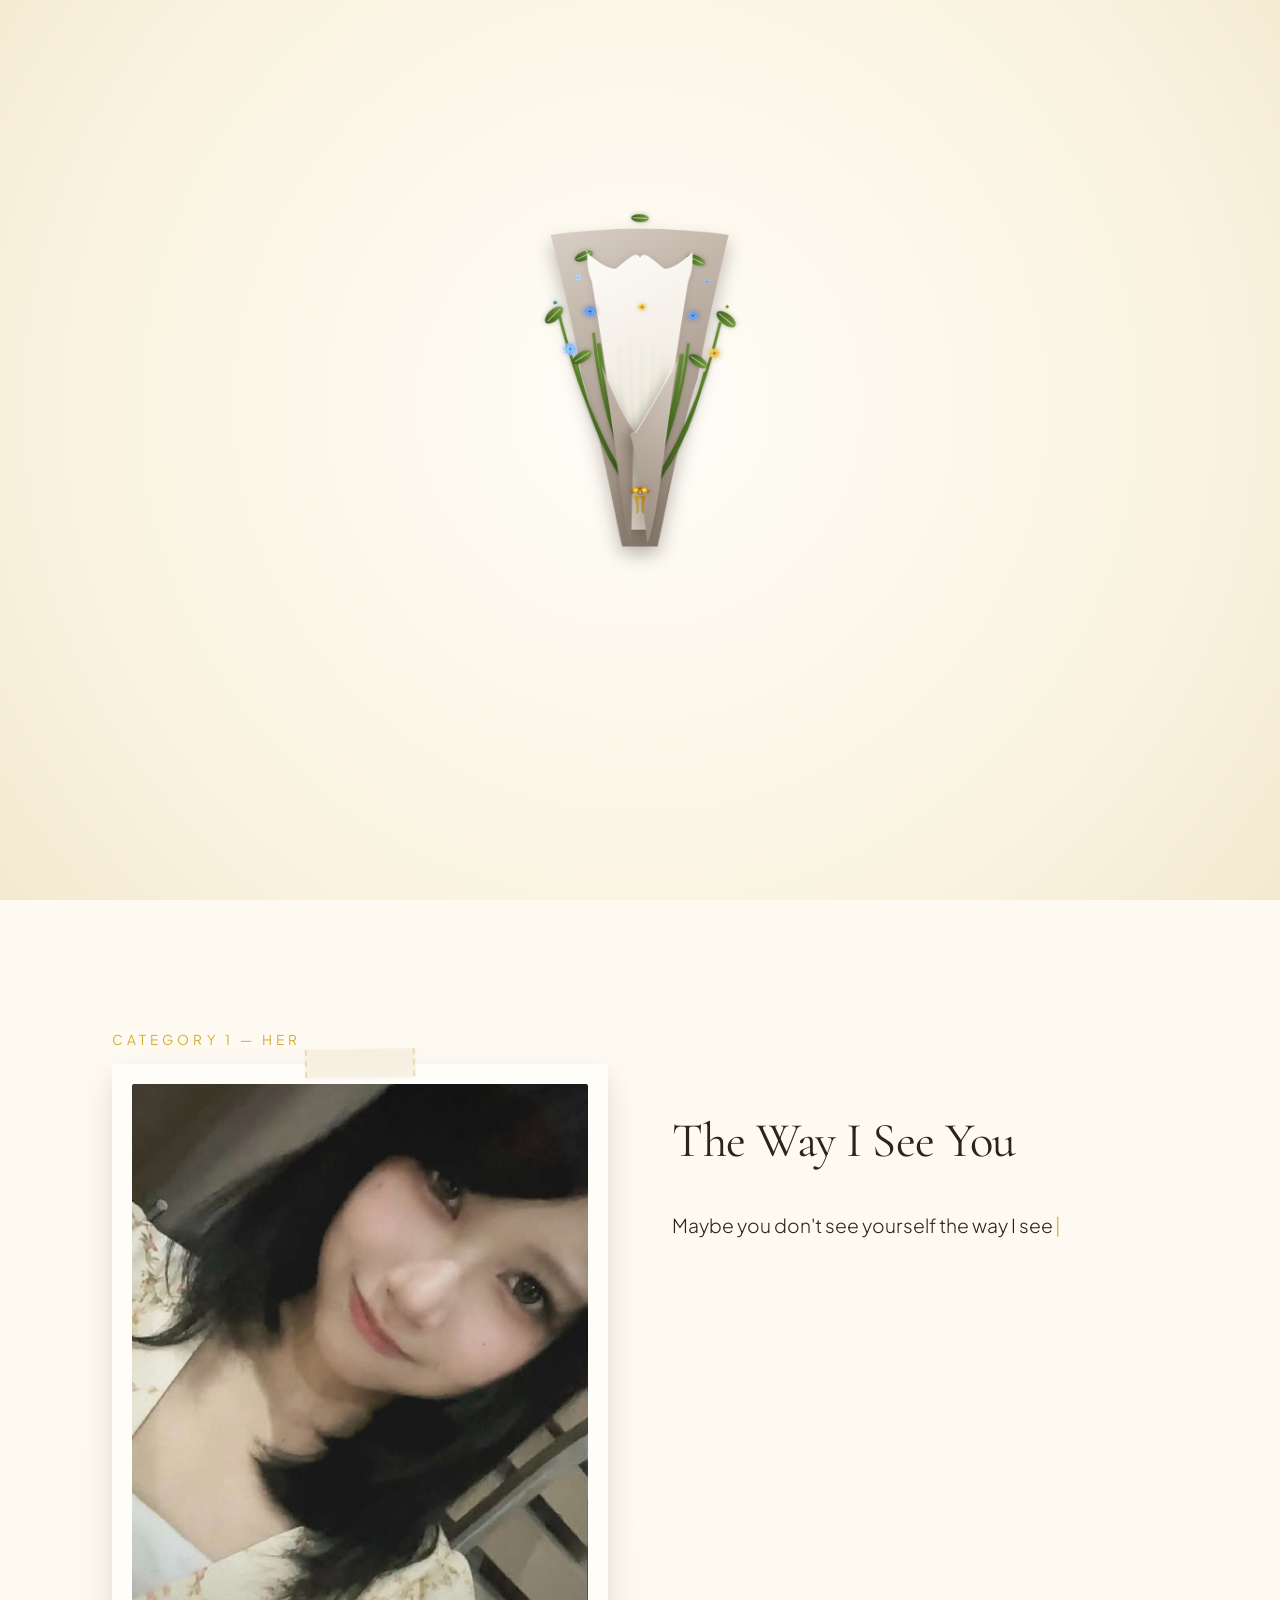
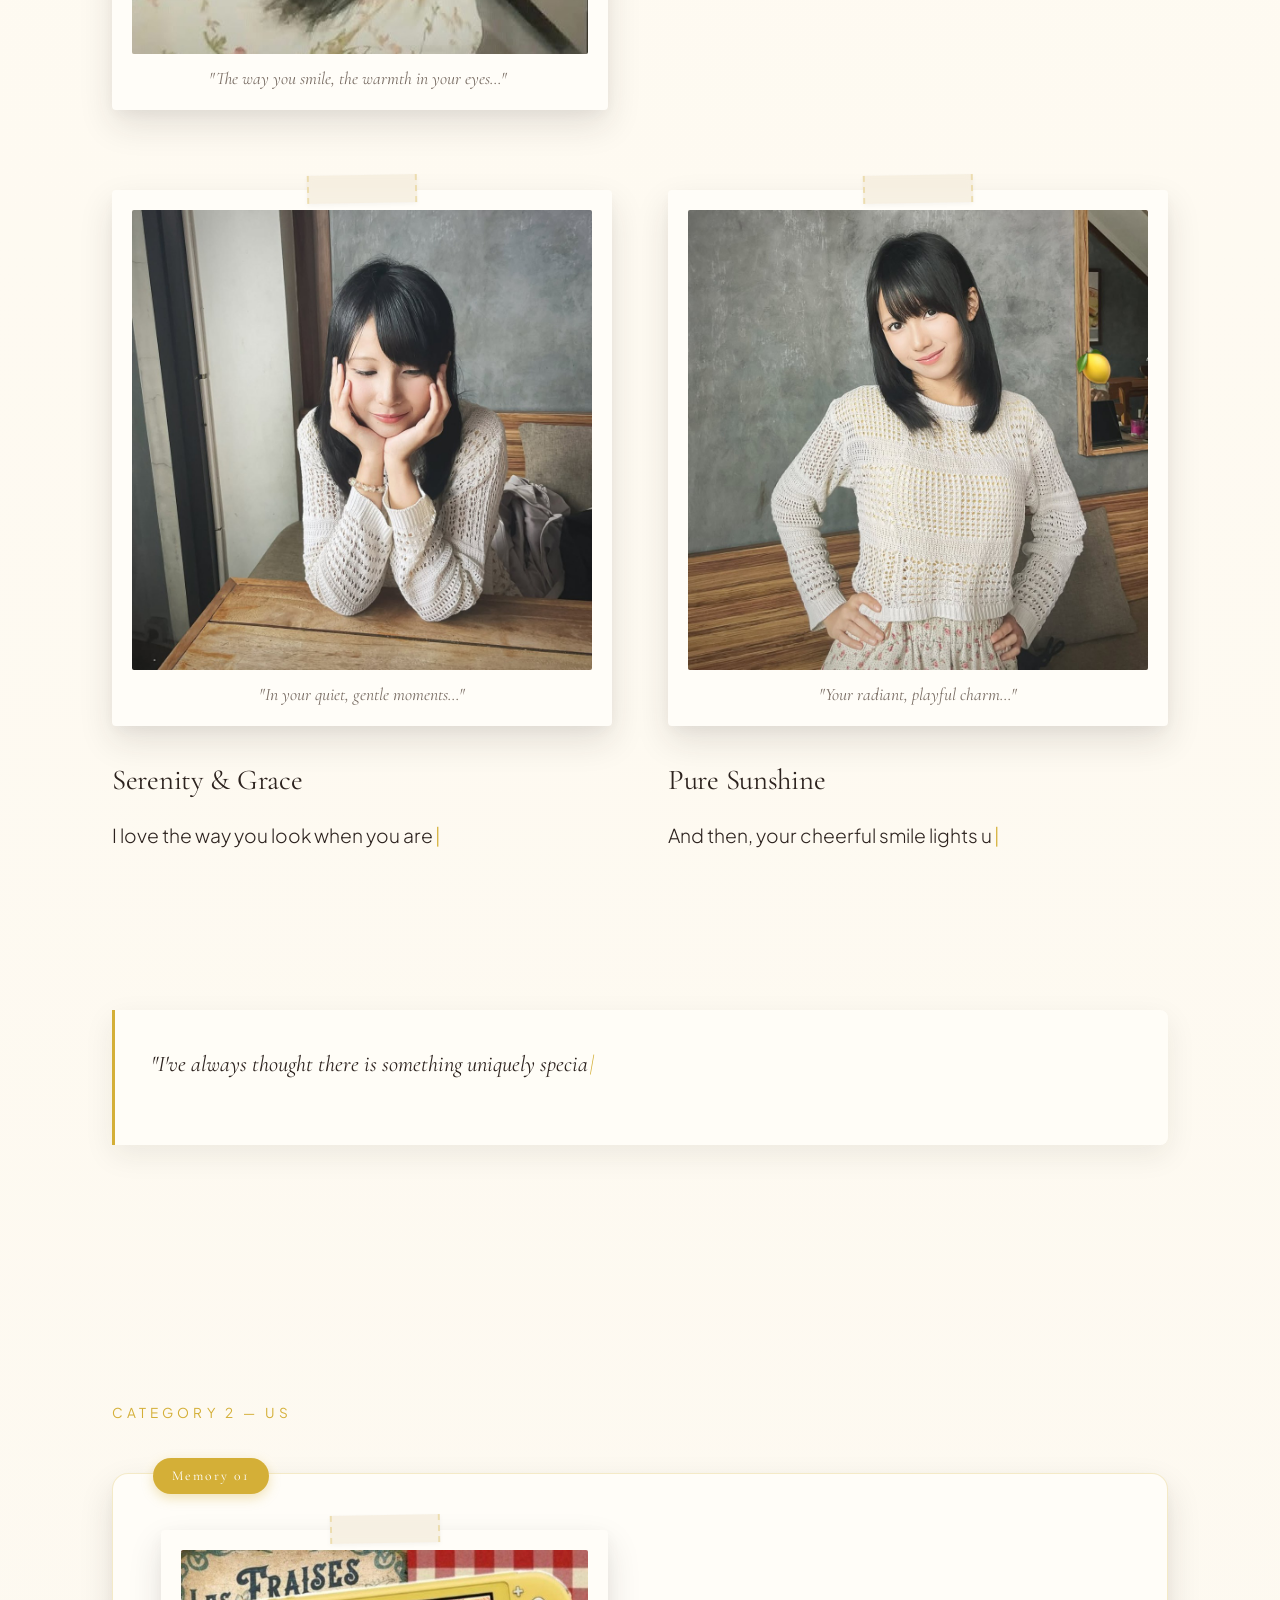
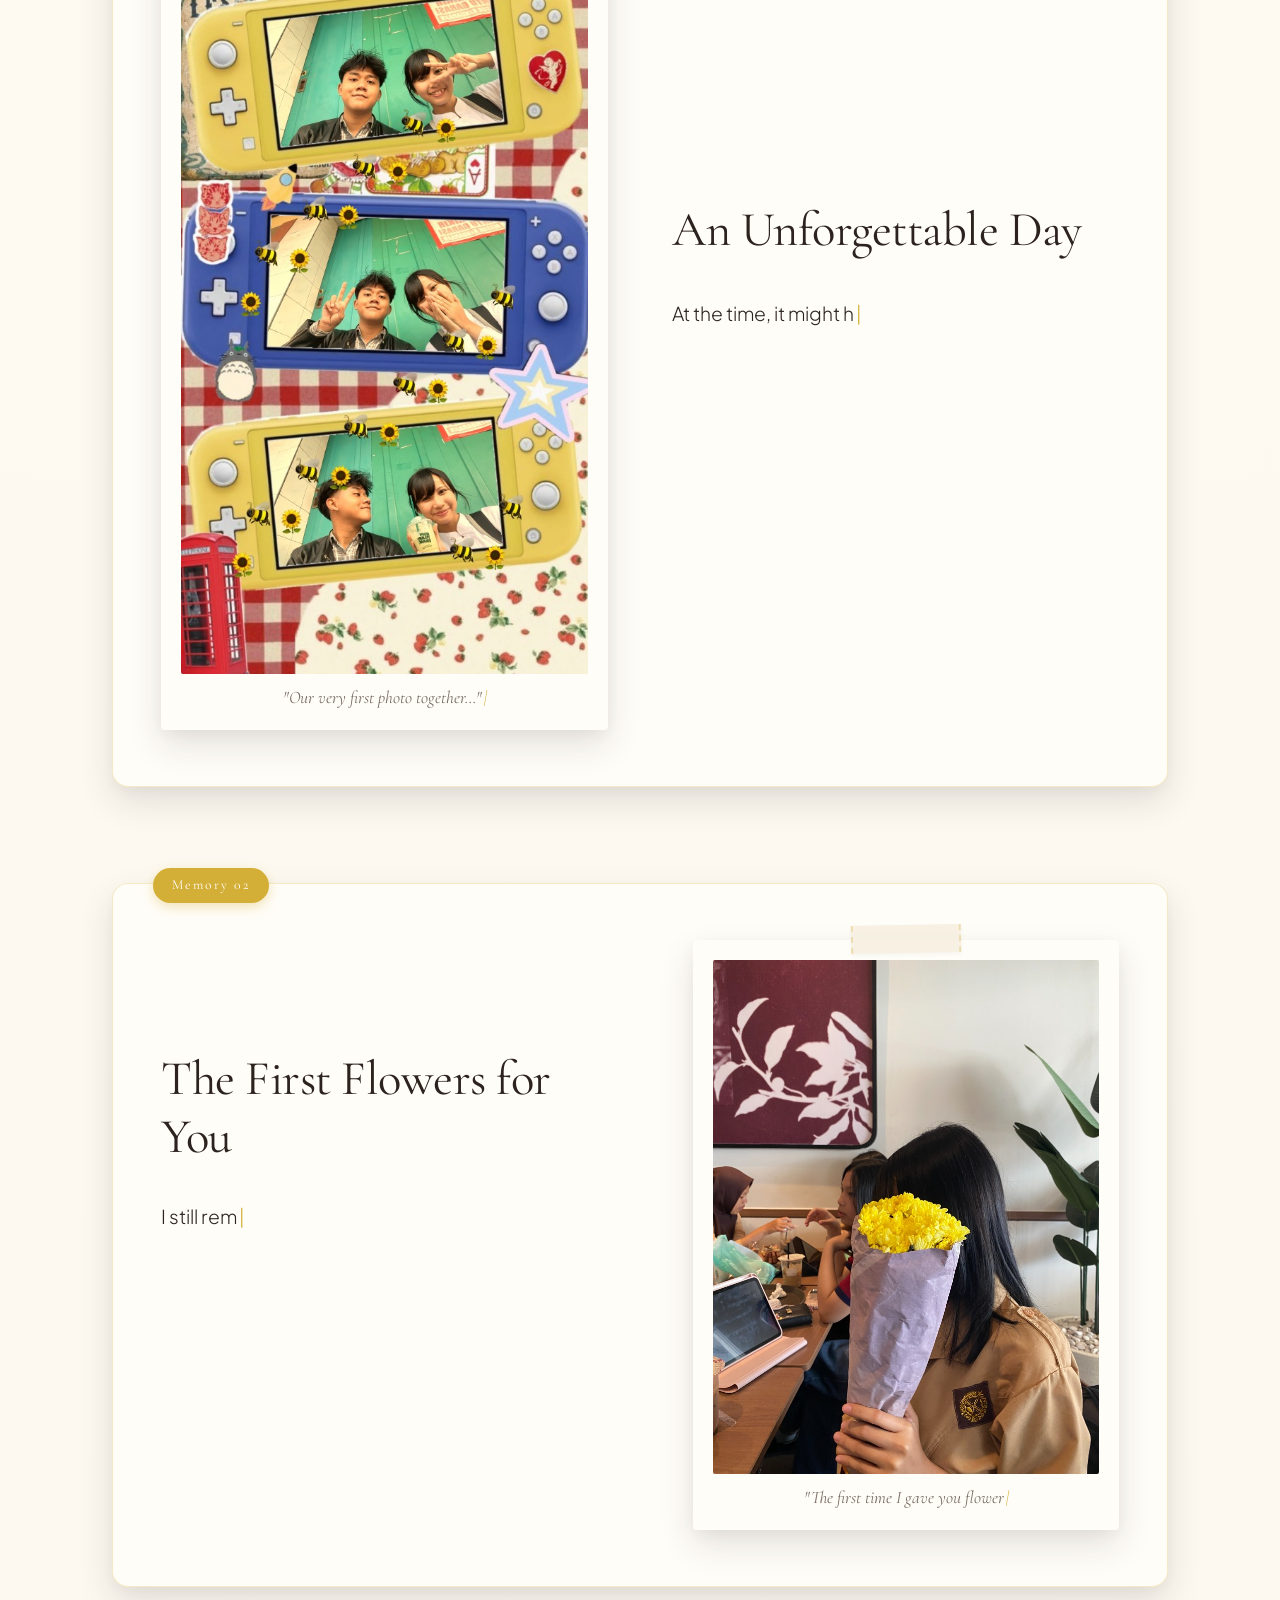
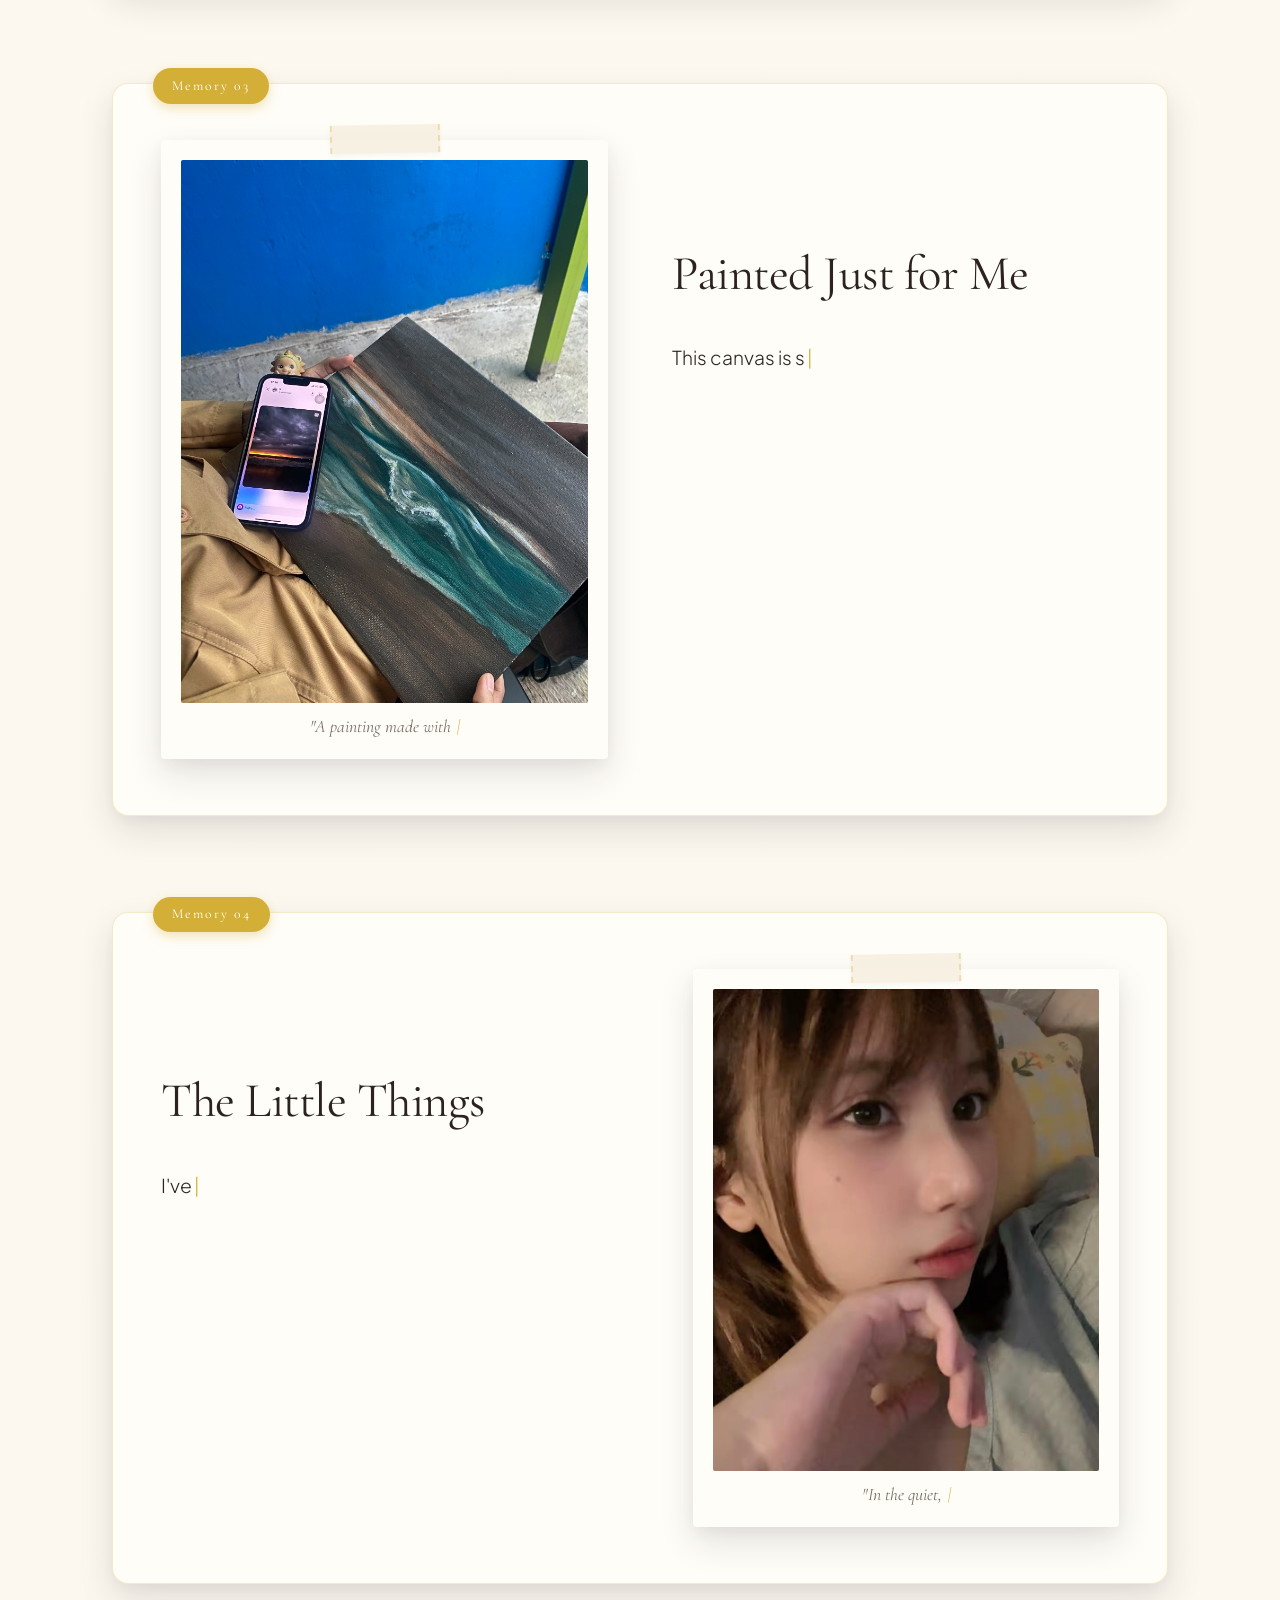
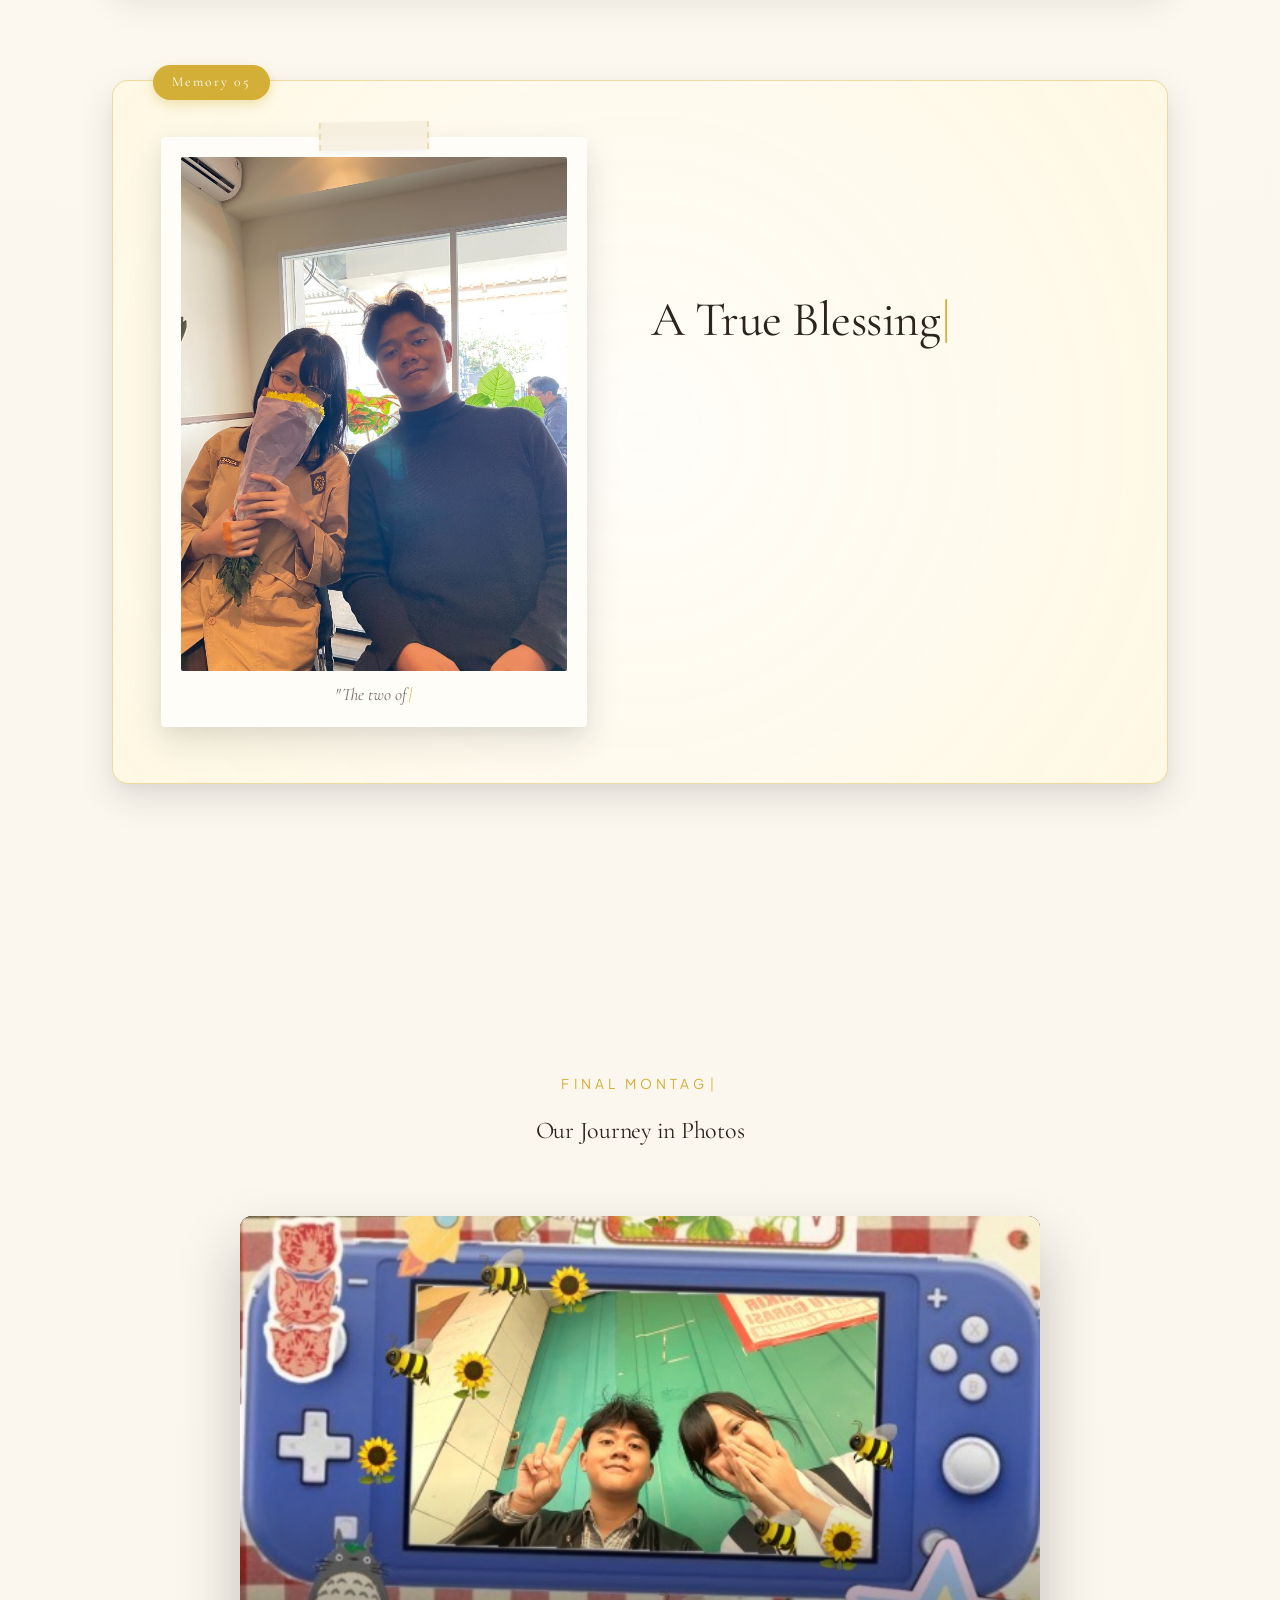
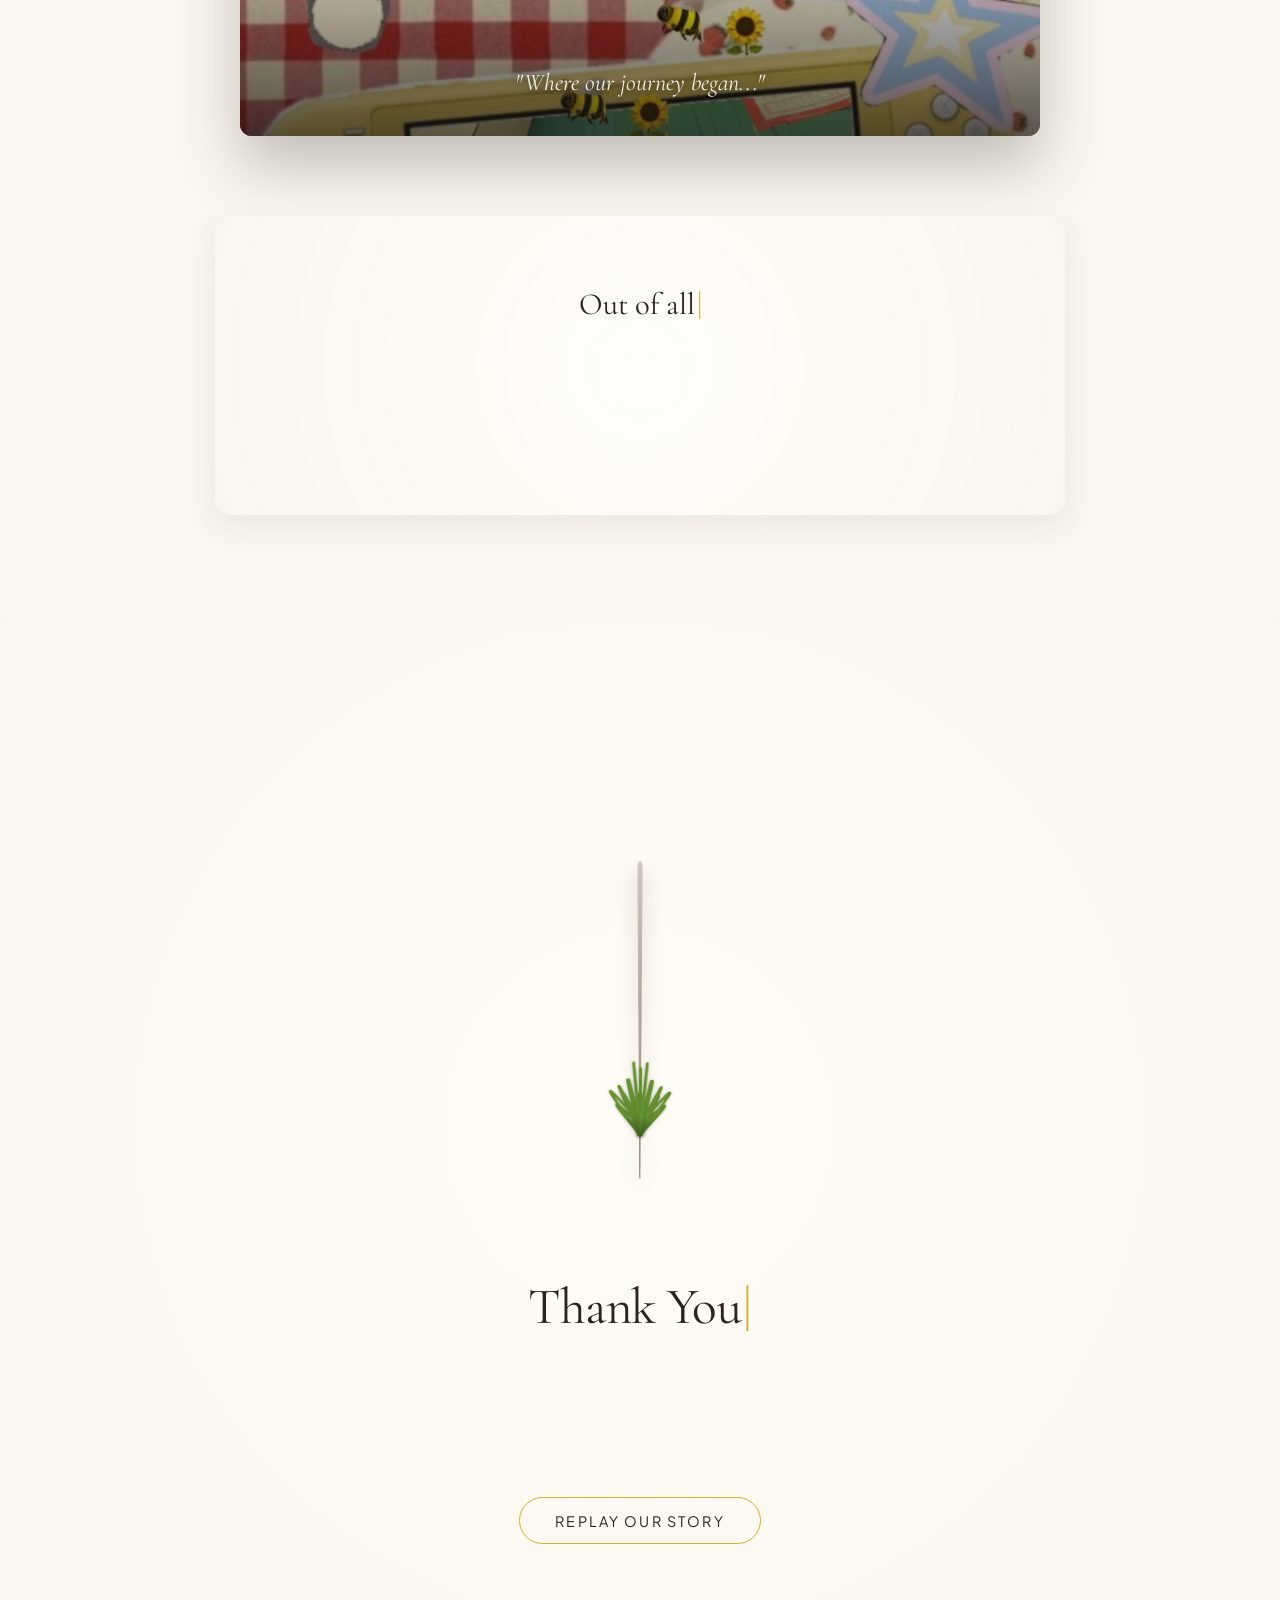
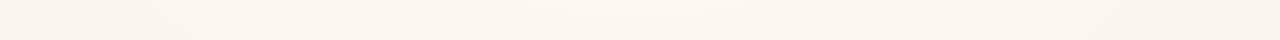
==== photo_story/index.html @ ee7d44ce "Add files via upload" ====
<!DOCTYPE html>
<html lang="en">
<head>
  <meta charset="UTF-8">
  <meta name="viewport" content="width=device-width, initial-scale=1.0">
  <title>A Story of Us — Photo Memories</title>
  <meta name="description" content="A story about how I met you, admired you, and cherished every moment shared together.">
  <link rel="stylesheet" href="style.css">
</head>
<body>

  <!-- BACKGROUND ROMANTIC MUSIC PLAYER -->
  <audio id="bg-music" loop preload="auto">
    <source src="audio/love u, i do.mp3" type="audio/mpeg">
    <source src="audio/love u, ido.mp3" type="audio/mpeg">
    <source src="love u, i do.mp3" type="audio/mpeg">
  </audio>

  <!-- FLOATING MUSIC CONTROLLER BUTTON -->
  <button id="music-toggle-btn" class="music-control-btn" aria-label="Toggle Background Music">
    <svg class="music-disc-icon" viewBox="0 0 24 24">
      <path d="M12 2C6.48 2 2 6.48 2 12s4.48 10 10 10 10-4.48 10-10S17.52 2 12 2zm0 14.5c-2.49 0-4.5-2.01-4.5-4.5S9.51 7.5 12 7.5s4.5 2.01 4.5 4.5-2.01 4.5-4.5 4.5zm0-5.5c-.55 0-1 .45-1 1s.45 1 1 1 1-.45 1-1-.45-1-1-1z"/>
    </svg>
    <div class="music-waves">
      <span class="music-wave-bar"></span>
      <span class="music-wave-bar"></span>
      <span class="music-wave-bar"></span>
      <span class="music-wave-bar"></span>
    </div>
    <span class="music-title-tooltip">🎵 love u, i do</span>
  </button>

  <!-- FIRST OPEN INTRO BOUQUET BLOOMING OVERLAY SCREEN -->
  <div id="intro-bloom-overlay" class="intro-bloom-overlay">
    <canvas id="intro-flower-canvas"></canvas>
    <div class="intro-content">
      <h1 class="intro-title">A Story of Us</h1>
      <p class="intro-subtitle">A Journey of Memories &amp; Stories Together</p>
      <button id="btn-open-story" class="btn-open-story">Open Our Story</button>
    </div>
  </div>

  <!-- Ambient Particles & Rotating Background Flowers Canvas (Strictly in Background) -->
  <canvas id="particles-canvas"></canvas>
  <div class="film-grain"></div>

  <!-- Main Storytelling Body -->
  <main>

    <!-- HERO INTRO SCENE -->
    <section class="hero-section">
      <div class="sunlight-beam"></div>
      <p class="hero-subtitle">A Collection of Memories &amp; Stories</p>
      <h1 class="hero-title">Every Picture Holds A Memory That Never Fades</h1>
      <p class="hero-description">
        This is not just a gallery of photos—it is about how I see you, how I admire you, and how I cherish every little moment with you.
      </p>
      <div class="scroll-indicator" onclick="document.getElementById('her-section').scrollIntoView({behavior: 'smooth'})">
        <span>SCROLL DOWN</span>
        <div class="scroll-line"></div>
      </div>
    </section>

    <!-- CATEGORY 1: HER — "THE WAY I SEE YOU" -->
    <section id="her-section" class="story-section">
      <div class="container">
        <p class="section-label">Category 1 — Her</p>

        <!-- Main Feature: Her Portrait -->
        <div class="her-feature-grid">
          
          <div class="her-photo-container">
            <div class="her-photo-card" data-tilt="-1.5deg">
              <div class="tape-strip"></div>
              <div class="photo-wrapper">
                <img id="img-her-main" src="images/her_portrait.jpg" alt="Her Portrait" class="story-img loaded">
              </div>
              <p class="photo-caption-tag">"The way you smile, the warmth in your eyes..."</p>
            </div>
          </div>

          <div class="her-story-content">
            <h2>The Way I See You</h2>
            <div class="reveal-text-group">
              <p class="story-line" data-pause="0">Maybe you don't see yourself the way I see you.</p>
              <p class="story-line" data-pause="120">You might only see someone ordinary...</p>
              <p class="story-line" data-pause="180">...but I see someone with the most gentle, genuine smile.</p>
              <p class="story-line" data-pause="180">Someone genuinely kind and radiant.</p>
              <p class="story-line" data-pause="180">Someone who has her own gentle way of making everyone around her feel at home.</p>
              <p class="story-line" data-pause="180">Someone who, to me...</p>
              <p class="story-line" data-pause="200">
                ...is <span class="gold-glow-text">so deeply beautiful</span>.
              </p>
            </div>
          </div>

        </div>

        <!-- Sub-Story: Her Expressions (Serene & Radiant Paired Story Block) -->
        <div class="her-expressions-grid">
          
          <!-- Serene Cafe Photo -->
          <div class="expression-card-item">
            <div class="her-photo-container">
              <div class="her-photo-card" data-tilt="1.5deg">
                <div class="tape-strip"></div>
                <div class="photo-wrapper" style="aspect-ratio: 1 / 1;">
                  <img src="images/her_serene_cafe.jpg" alt="Quiet Gentle Moment" class="story-img loaded">
                </div>
                <p class="photo-caption-tag">"In your quiet, gentle moments..."</p>
              </div>
            </div>
            <div class="expression-text-box">
              <h3 class="serif-text">Serenity &amp; Grace</h3>
              <div class="reveal-text-group">
                <p class="story-line" data-pause="0">I love the way you look when you are simply lost in a quiet thought...</p>
                <p class="story-line" data-pause="150">...so peaceful, serene, and effortlessly graceful.</p>
              </div>
            </div>
          </div>

          <!-- Radiant Smile Photo -->
          <div class="expression-card-item">
            <div class="her-photo-container">
              <div class="her-photo-card" data-tilt="-1.5deg">
                <div class="tape-strip"></div>
                <div class="photo-wrapper" style="aspect-ratio: 1 / 1;">
                  <img src="images/her_radiant_smile.jpg" alt="Her Radiant Smile" class="story-img loaded">
                </div>
                <p class="photo-caption-tag">"Your radiant, playful charm..."</p>
              </div>
            </div>
            <div class="expression-text-box">
              <h3 class="serif-text">Pure Sunshine</h3>
              <div class="reveal-text-group">
                <p class="story-line" data-pause="0">And then, your cheerful smile lights up everything around you...</p>
                <p class="story-line" data-pause="150">...bringing pure warmth, happiness, and sweetness into my day.</p>
              </div>
            </div>
          </div>

        </div>

        <!-- Highlight Quote Box -->
        <div class="quote-highlight-box">
          <p>"I've always thought there is something uniquely special about the way you look and smile. Not just because you are beautiful... but because your smile always feels like bringing a little ray of sunshine into my life."</p>
        </div>

      </div>
    </section>

    <!-- CATEGORY 2: US — MEMORIES & PHOTOS TOGETHER -->
    <section class="story-section">
      <div class="container">
        <p class="section-label">Category 2 — Us</p>
        
        <div class="memories-container-combined">

          <!-- Memory 01 — Our First Photo Together (Photobooth Switch Frame) -->
          <div class="memory-block-item">
            <span class="memory-badge">Memory 01</span>
            
            <div class="memory-block-grid">
              <div class="her-photo-container">
                <div class="us-featured-photo-card" data-tilt="-2deg">
                  <div class="tape-strip"></div>
                  <div class="photo-wrapper" style="aspect-ratio: 9 / 16;">
                    <img id="img-us-first" src="images/us_first_time.jpg" alt="Our Very First Photo Together" class="story-img loaded">
                  </div>
                  <p class="photo-caption-tag">"Our very first photo together..."</p>
                </div>
              </div>

              <div class="memory-text-container">
                <h2 class="memory-title">An Unforgettable Day</h2>
                <div class="reveal-text-group">
                  <p class="story-line" data-pause="0">At the time, it might have felt like just another ordinary day...</p>
                  <p class="story-line" data-pause="160">...but looking back at this first photo now, I realize that day became one of the memories I want to keep forever.</p>
                </div>
              </div>
            </div>
          </div>

          <!-- Memory 02 — The First Time I Gave You Flowers -->
          <div class="memory-block-item">
            <span class="memory-badge">Memory 02</span>
            
            <div class="memory-block-grid" style="grid-template-columns: 1.1fr 1fr;">
              <div class="memory-text-container">
                <h2 class="memory-title">The First Flowers for You</h2>
                <div class="reveal-text-group">
                  <p class="story-line" data-pause="0">I still remember the first time I handed you this bouquet of yellow flowers.</p>
                  <p class="story-line" data-pause="160">Seeing you hold them so gently and shyly hiding behind the petals...</p>
                  <p class="story-line" data-pause="180">...that little moment became one of the sweetest memories etched forever in my heart.</p>
                </div>
              </div>

              <div class="her-photo-container">
                <div class="us-featured-photo-card" data-tilt="2deg">
                  <div class="tape-strip"></div>
                  <div class="photo-wrapper" style="aspect-ratio: 3 / 4;">
                    <img src="images/us_first_flowers.jpg" alt="The First Time Giving Flowers" class="story-img loaded">
                  </div>
                  <p class="photo-caption-tag">"The first time I gave you flowers..."</p>
                </div>
              </div>
            </div>
          </div>

          <!-- Memory 03 — Sunset & The Painting Canvas She Made For Me -->
          <div class="memory-block-item">
            <span class="memory-badge">Memory 03</span>
            
            <div class="memory-block-grid">
              <div class="her-photo-container">
                <div class="us-featured-photo-card" data-tilt="-1.5deg">
                  <div class="tape-strip"></div>
                  <div class="photo-wrapper" style="aspect-ratio: 3 / 4;">
                    <img src="images/us_sunset_painting.jpg" alt="Sunset Painting She Made For Me" class="story-img loaded">
                  </div>
                  <p class="photo-caption-tag">"A painting made with love, just for me..."</p>
                </div>
              </div>

              <div class="memory-text-container">
                <h2 class="memory-title">Painted Just for Me</h2>
                <div class="reveal-text-group">
                  <p class="story-line" data-pause="0">This canvas is something so deeply special—a painting she made with her own hands, just for me.</p>
                  <p class="story-line" data-pause="160">Inspired by the twilight sunset sky and the gentle ocean waves...</p>
                  <p class="story-line" data-pause="180">...every single brushstroke holds her time, her care, and her sweet thoughtfulness.</p>
                  <p class="story-line" data-pause="180">Out of everything in this world, this is a masterpiece I will treasure forever.</p>
                </div>
              </div>
            </div>
          </div>

          <!-- Memory 04 — Cozy & Candid Moments -->
          <div class="memory-block-item">
            <span class="memory-badge">Memory 04</span>
            
            <div class="memory-block-grid" style="grid-template-columns: 1.1fr 1fr;">
              <div class="memory-text-container">
                <h2 class="memory-title">The Little Things</h2>
                <div class="reveal-text-group">
                  <p class="story-line" data-pause="0">I've always loved these quiet, candid moments of you...</p>
                  <p class="story-line" data-pause="160">...relaxed, natural, and just being effortlessly yourself.</p>
                  <p class="story-line" data-pause="180">You might not even realize it, but these little everyday moments are the ones that stay in my heart the longest.</p>
                </div>
              </div>

              <div class="her-photo-container">
                <div class="us-featured-photo-card" data-tilt="1.5deg">
                  <div class="tape-strip"></div>
                  <div class="photo-wrapper" style="aspect-ratio: 4 / 5;">
                    <img id="img-her-cozy-mem" src="images/her_cozy.jpg" alt="Candid Cozy Moment" class="story-img loaded">
                  </div>
                  <p class="photo-caption-tag">"In the quiet, simple moments..."</p>
                </div>
              </div>
            </div>
          </div>

          <!-- Memory 05 — Featured Photo Together at Cafe -->
          <div class="us-featured-block">
            <span class="memory-badge">Memory 05</span>

            <!-- Photo of Both of You Together at Cafe -->
            <div class="her-photo-container">
              <div class="us-featured-photo-card" data-tilt="1.5deg">
                <div class="tape-strip"></div>
                <div class="photo-wrapper" style="aspect-ratio: 3 / 4;">
                  <img id="img-us-main" src="images/us_cafe.jpg" alt="Our Photo Together" class="story-img loaded">
                </div>
                <p class="photo-caption-tag">"The two of us..."</p>
              </div>
            </div>

            <!-- Story Narrative -->
            <div class="us-featured-text-container">
              <h2>A True Blessing</h2>
              <div class="reveal-text-group">
                <p class="story-line" data-pause="0">And somehow...</p>
                <p class="story-line" data-pause="150">...among so many people and so many passing days...</p>
                <p class="story-line" data-pause="180">...I am so lucky to share this story with you.</p>
              </div>
            </div>

          </div>

        </div>
      </div>
    </section>

    <!-- FINAL MEMORY MONTAGE -->
    <section class="montage-section">
      <div class="container">
        <div class="montage-header">
          <p class="section-label">Final Montage</p>
          <h2 class="serif-text">Our Journey in Photos</h2>
        </div>

        <div id="montage-stage" class="montage-stage">
          
          <!-- Slide 1: First Photo Together -->
          <div class="montage-slide active">
            <img id="img-montage-1" src="images/us_first_time.jpg" alt="Slide 1">
            <div class="montage-overlay"></div>
            <p class="montage-caption">"Where our journey began..."</p>
          </div>

          <!-- Slide 2: Her Portrait -->
          <div class="montage-slide">
            <img id="img-montage-2" src="images/her_portrait.jpg" alt="Slide 2">
            <div class="montage-overlay"></div>
            <p class="montage-caption">"The smile that always brings sunshine..."</p>
          </div>

          <!-- Slide 3: Serene Cafe Moment -->
          <div class="montage-slide">
            <img id="img-montage-3" src="images/her_serene_cafe.jpg" alt="Slide 3">
            <div class="montage-overlay"></div>
            <p class="montage-caption">"Your quiet, gentle peace..."</p>
          </div>

          <!-- Slide 4: Radiant Playful Smile -->
          <div class="montage-slide">
            <img id="img-montage-4" src="images/her_radiant_smile.jpg" alt="Slide 4">
            <div class="montage-overlay"></div>
            <p class="montage-caption">"Your laughter that brightens every day..."</p>
          </div>

          <!-- Slide 5: The First Flowers -->
          <div class="montage-slide">
            <img id="img-montage-5" src="images/us_first_flowers.jpg" alt="Slide 5">
            <div class="montage-overlay"></div>
            <p class="montage-caption">"The first time I gave you flowers..."</p>
          </div>

          <!-- Slide 6: Sunset Painting -->
          <div class="montage-slide">
            <img id="img-montage-6" src="images/us_sunset_painting.jpg" alt="Slide 6">
            <div class="montage-overlay"></div>
            <p class="montage-caption">"The painting made with all your heart, just for me..."</p>
          </div>

          <!-- Slide 7: Together at Cafe -->
          <div class="montage-slide">
            <img id="img-montage-7" src="images/us_cafe.jpg" alt="Slide 7">
            <div class="montage-overlay"></div>
            <p class="montage-caption">"Forever grateful to be by your side..."</p>
          </div>

        </div>

        <!-- Montage Final Quote Screen -->
        <div class="montage-final-quote-screen">
          <p class="montage-quote-line">Out of all the photos on this page...</p>
          <p class="montage-quote-line">...there is one thing that always stays the same.</p>
          <p class="montage-quote-line gold-glow-text" style="margin-top: 1.5rem;">
            I am forever grateful to have shared these moments with you.
          </p>
        </div>
      </div>
    </section>

    <!-- FLOWER BLOOMING CLOSING CANVAS SCENE -->
    <section class="flower-blooming-section">
      <canvas id="flower-canvas"></canvas>

      <div class="flower-closing-message">
        <h2>Thank You for Being Part of This Story</h2>
        <p>
          Just like a flower growing and blooming in warmth, every single memory with you will forever live and blossom inside my heart.
        </p>
        <button id="btn-replay-flower" class="btn-replay">Replay Our Story</button>
      </div>
    </section>

  </main>

  <script src="script.js"></script>
</body>
</html>
---- photo_story/style.css ----
/* ==========================================================================
   ROMANTIC & CINEMATIC PHOTO STORYTELLING - STYLE SYSTEM
   ========================================================================== */

@import url('https://fonts.googleapis.com/css2?family=Cormorant+Garamond:ital,wght@0,300;0,400;0,600;0,700;1,400&family=Plus+Jakarta+Sans:wght@300;400;500;600&family=Playfair+Display:ital,wght@0,400;0,600;1,400&display=swap');

:root {
  /* Color Palette */
  --bg-warm: #faf6ee;
  --bg-card: #fffdf8;
  --bg-dark: #161210;
  --text-main: #2c221e;
  --text-muted: #7a6e65;
  --text-light: #f4efe6;
  
  --gold-primary: #d4af37;
  --gold-light: #f3e5ab;
  --gold-warm: #e6c265;
  --gold-glow: rgba(229, 193, 88, 0.45);
  
  --shadow-soft: 0 10px 30px rgba(44, 34, 30, 0.08);
  --shadow-polaroid: 0 15px 35px rgba(44, 34, 30, 0.12), 0 5px 15px rgba(0, 0, 0, 0.04);
  --shadow-glow: 0 0 35px rgba(229, 193, 88, 0.35);

  --font-heading: 'Cormorant Garamond', 'Playfair Display', Georgia, serif;
  --font-body: 'Plus Jakarta Sans', -apple-system, sans-serif;
}

*, *::before, *::after {
  box-sizing: border-box;
  margin: 0;
  padding: 0;
}

html {
  scroll-behavior: smooth;
  font-size: 16px;
  background-color: var(--bg-warm);
  color: var(--text-main);
  font-family: var(--font-body);
  overflow-x: hidden;
}

body {
  line-height: 1.8;
  -webkit-font-smoothing: antialiased;
  position: relative;
  background: radial-gradient(circle at 50% 0%, #fffbf2 0%, #faf6ee 100%);
}

/* Background Canvas Overlay — PURELY IN BACKGROUND BEHIND ALL PHOTOS & TEXT */
#particles-canvas {
  position: fixed;
  top: 0;
  left: 0;
  width: 100vw;
  height: 100vh;
  pointer-events: none;
  z-index: 0;
}

/* Film Grain Overlay */
.film-grain {
  position: fixed;
  top: 0;
  left: 0;
  width: 100vw;
  height: 100vh;
  pointer-events: none;
  z-index: 1;
  opacity: 0.025;
  background-image: url("data:image/svg+xml,%3Csvg viewBox='0 0 200 200' xmlns='http://www.w3.org/2000/svg'%3E%3Cfilter id='noiseFilter'%3E%3CfeTurbulence type='fractalNoise' baseFrequency='0.8' numOctaves='3' stitchTiles='stitch'/%3E%3C/filter%3E%3Crect width='100%25' height='100%25' filter='url(%23noiseFilter)'/%3E%3C/svg%3E");
}

/* Sunlight Flare Effect */
.sunlight-beam {
  position: absolute;
  top: -150px;
  right: -100px;
  width: 600px;
  height: 600px;
  background: radial-gradient(circle, rgba(255, 238, 175, 0.3) 0%, rgba(246, 218, 135, 0.1) 40%, rgba(250, 246, 238, 0) 70%);
  pointer-events: none;
  filter: blur(40px);
  z-index: 1;
  animation: beamPulse 8s ease-in-out infinite alternate;
}

@keyframes beamPulse {
  0% { transform: scale(1) translate(0, 0); opacity: 0.7; }
  100% { transform: scale(1.15) translate(-20px, 20px); opacity: 1; }
}

/* Floating Music Player Button */
.music-control-btn {
  position: fixed;
  bottom: 2rem;
  right: 2rem;
  z-index: 100;
  width: 52px;
  height: 52px;
  border-radius: 50%;
  background: rgba(255, 253, 248, 0.92);
  backdrop-filter: blur(12px);
  border: 1px solid rgba(212, 175, 55, 0.5);
  box-shadow: 0 8px 25px rgba(44, 34, 30, 0.15), 0 0 15px rgba(229, 193, 88, 0.25);
  display: flex;
  justify-content: center;
  align-items: center;
  cursor: pointer;
  transition: all 0.4s cubic-bezier(0.16, 1, 0.3, 1);
  padding: 0;
  outline: none;
}

.music-control-btn:hover {
  transform: scale(1.08) translateY(-2px);
  box-shadow: 0 12px 30px rgba(44, 34, 30, 0.2), 0 0 25px rgba(229, 193, 88, 0.45);
  border-color: var(--gold-primary);
}

.music-disc-icon {
  width: 26px;
  height: 26px;
  fill: var(--gold-primary);
  transition: transform 0.4s ease, opacity 0.3s ease;
}

.music-control-btn.playing .music-disc-icon {
  animation: spinVinyl 6s linear infinite;
  opacity: 0.2;
}

@keyframes spinVinyl {
  from { transform: rotate(0deg); }
  to { transform: rotate(360deg); }
}

.music-waves {
  display: flex;
  align-items: flex-end;
  gap: 3px;
  height: 16px;
  position: absolute;
  opacity: 0;
  transition: opacity 0.3s ease;
}

.music-control-btn.playing .music-waves {
  opacity: 1;
}

.music-wave-bar {
  width: 3px;
  background: var(--gold-primary);
  border-radius: 2px;
  animation: soundWave 1.2s ease-in-out infinite alternate;
}

.music-wave-bar:nth-child(1) { height: 60%; animation-delay: 0s; }
.music-wave-bar:nth-child(2) { height: 100%; animation-delay: 0.2s; }
.music-wave-bar:nth-child(3) { height: 75%; animation-delay: 0.4s; }
.music-wave-bar:nth-child(4) { height: 40%; animation-delay: 0.1s; }

@keyframes soundWave {
  0% { height: 20%; }
  100% { height: 100%; }
}

.music-title-tooltip {
  position: absolute;
  right: calc(100% + 14px);
  background: rgba(255, 253, 248, 0.95);
  backdrop-filter: blur(10px);
  padding: 0.45rem 1rem;
  border-radius: 20px;
  border: 1px solid rgba(212, 175, 55, 0.35);
  box-shadow: var(--shadow-soft);
  font-family: var(--font-heading);
  font-size: 0.95rem;
  font-style: italic;
  color: var(--text-main);
  white-space: nowrap;
  pointer-events: none;
  opacity: 0;
  transform: translateX(10px);
  transition: all 0.3s ease;
}

.music-control-btn:hover .music-title-tooltip,
.music-title-tooltip.show-briefly {
  opacity: 1;
  transform: translateX(0);
}

/* Intro Flower Overlay Screen */
.intro-bloom-overlay {
  position: fixed;
  inset: 0;
  background: radial-gradient(circle at 50% 45%, #fffdf8 0%, #faf3e0 70%, #f4e9d0 100%);
  z-index: 9999;
  display: flex;
  flex-direction: column;
  justify-content: center;
  align-items: center;
  text-align: center;
  padding: 2rem;
  transition: opacity 1.4s cubic-bezier(0.4, 0, 0.2, 1), visibility 1.4s ease;
}

.intro-bloom-overlay.fade-out {
  opacity: 0;
  visibility: hidden;
  pointer-events: none;
}

#intro-flower-canvas {
  width: 580px;
  height: 580px;
  max-width: 94vw;
  max-height: 58vh;
  margin-bottom: 1.25rem;
}

.intro-content {
  opacity: 0;
  transform: translateY(16px);
  transition: opacity 0.8s ease, transform 0.8s cubic-bezier(0.16, 1, 0.3, 1);
}

.intro-content.show {
  opacity: 1;
  transform: translateY(0);
}

.intro-title {
  font-family: var(--font-heading);
  font-size: clamp(2rem, 4vw, 3.2rem);
  color: var(--text-main);
  margin-bottom: 0.5rem;
}

.intro-subtitle {
  font-size: 1rem;
  color: var(--text-muted);
  font-weight: 300;
  margin-bottom: 2rem;
  letter-spacing: 0.05em;
}

.btn-open-story {
  padding: 0.9rem 2.5rem;
  background: var(--gold-primary);
  color: #fff;
  border: none;
  font-family: var(--font-body);
  font-size: 0.9rem;
  letter-spacing: 0.18em;
  text-transform: uppercase;
  border-radius: 30px;
  cursor: pointer;
  box-shadow: 0 8px 25px rgba(212, 175, 55, 0.4);
  transition: all 0.4s ease;
}

.btn-open-story:hover {
  background: #c29f2e;
  transform: translateY(-3px) scale(1.03);
  box-shadow: 0 12px 32px rgba(212, 175, 55, 0.6);
}

/* Typography Helpers */
h1, h2, h3, .serif-text {
  font-family: var(--font-heading);
  font-weight: 400;
  letter-spacing: -0.01em;
}

.gold-glow-text {
  color: #c99c27;
  font-weight: 600;
  display: inline-block;
  position: relative;
  text-shadow: 0 0 15px rgba(229, 193, 88, 0.7), 0 0 30px rgba(212, 175, 55, 0.4);
  animation: glowPulse 3s ease-in-out infinite alternate;
}

@keyframes glowPulse {
  0% { text-shadow: 0 0 10px rgba(229, 193, 88, 0.5), 0 0 20px rgba(212, 175, 55, 0.3); }
  100% { text-shadow: 0 0 20px rgba(229, 193, 88, 0.9), 0 0 35px rgba(212, 175, 55, 0.6); }
}

/* Typewriter Cursor */
.typewriter-cursor {
  display: inline-block;
  color: var(--gold-primary);
  font-weight: 300;
  margin-left: 2px;
  animation: cursorBlink 0.75s infinite;
  vertical-align: baseline;
}

.typewriter-cursor.fade-cursor {
  opacity: 0;
  transition: opacity 0.4s ease;
}

@keyframes cursorBlink {
  0%, 100% { opacity: 1; }
  50% { opacity: 0; }
}

main {
  position: relative;
  z-index: 5;
}

.container {
  max-width: 1120px;
  margin: 0 auto;
  padding: 0 2rem;
  position: relative;
  z-index: 6;
}

/* Hero Section */
.hero-section {
  min-height: 100vh;
  display: flex;
  flex-direction: column;
  justify-content: center;
  align-items: center;
  text-align: center;
  padding: 4rem 1.5rem;
  position: relative;
  z-index: 6;
}

.hero-subtitle {
  font-size: 0.95rem;
  text-transform: uppercase;
  letter-spacing: 0.35em;
  color: var(--gold-primary);
  margin-bottom: 1.5rem;
}

.hero-title {
  font-size: clamp(2.8rem, 6vw, 5.2rem);
  line-height: 1.15;
  color: var(--text-main);
  max-width: 850px;
  margin-bottom: 2rem;
  min-height: 2.3em;
}

.hero-description {
  font-size: clamp(1.05rem, 1.8vw, 1.25rem);
  color: var(--text-muted);
  max-width: 580px;
  font-weight: 300;
  margin-bottom: 3.5rem;
  min-height: 3.5em;
}

.scroll-indicator {
  display: flex;
  flex-direction: column;
  align-items: center;
  gap: 0.75rem;
  color: var(--text-muted);
  font-size: 0.85rem;
  letter-spacing: 0.15em;
  cursor: pointer;
  opacity: 0;
  animation: fadeIn 1s ease 1.2s forwards;
  transition: color 0.3s;
}

.scroll-indicator:hover {
  color: var(--gold-primary);
}

.scroll-line {
  width: 1px;
  height: 45px;
  background: linear-gradient(to bottom, var(--gold-primary), transparent);
  animation: scrollDown 2s infinite;
}

@keyframes scrollDown {
  0% { transform: scaleY(0); transform-origin: top; }
  50% { transform: scaleY(1); transform-origin: top; }
  50.1% { transform: scaleY(1); transform-origin: bottom; }
  100% { transform: scaleY(0); transform-origin: bottom; }
}

/* Category 1 — HER */
.story-section {
  padding: 8rem 0;
  position: relative;
  z-index: 6;
}

.section-label {
  font-size: 0.85rem;
  text-transform: uppercase;
  letter-spacing: 0.3em;
  color: var(--gold-primary);
  margin-bottom: 0.75rem;
}

.her-feature-grid, .memory-block-grid {
  display: grid;
  grid-template-columns: 1fr 1fr;
  gap: 4rem;
  align-items: center;
  position: relative;
  z-index: 6;
}

/* Her Expressions Paired Block */
.her-expressions-grid {
  display: grid;
  grid-template-columns: 1fr 1fr;
  gap: 3.5rem;
  margin-top: 5rem;
  position: relative;
  z-index: 6;
}

.expression-card-item {
  display: flex;
  flex-direction: column;
  gap: 1.75rem;
}

.expression-text-box h3 {
  font-size: 1.8rem;
  color: var(--text-main);
  margin-bottom: 0.75rem;
}

.her-photo-container {
  position: relative;
  perspective: 1000px;
  z-index: 7;
}

.her-photo-card, .us-featured-photo-card {
  position: relative;
  background: var(--bg-card);
  padding: 1.25rem 1.25rem 3.5rem 1.25rem;
  border-radius: 4px;
  box-shadow: var(--shadow-polaroid);
  transition: transform 0.6s cubic-bezier(0.16, 1, 0.3, 1), box-shadow 0.6s ease;
  transform-style: preserve-3d;
  cursor: pointer;
  z-index: 8;
}

.her-photo-card:hover, .us-featured-photo-card:hover {
  transform: translateY(-8px) rotate(-1deg) scale(1.01);
  box-shadow: 0 25px 45px rgba(44, 34, 30, 0.15), var(--shadow-glow);
}

.photo-wrapper {
  position: relative;
  width: 100%;
  aspect-ratio: 4 / 5;
  background: #eee6d8;
  border-radius: 2px;
  overflow: hidden;
  z-index: 9;
}

.story-img {
  width: 100%;
  height: 100%;
  object-fit: cover;
  display: block;
  filter: blur(12px) brightness(0.95);
  opacity: 0;
  transition: filter 1.4s ease, opacity 1.4s ease, transform 1.4s ease;
}

.story-img.loaded, .her-photo-card.revealed .story-img, .us-featured-photo-card.revealed .story-img {
  filter: blur(0) brightness(1);
  opacity: 1;
}

.tape-strip {
  position: absolute;
  top: -15px;
  left: 50%;
  transform: translateX(-50%) rotate(-1deg);
  width: 110px;
  height: 28px;
  background: rgba(245, 237, 220, 0.75);
  backdrop-filter: blur(4px);
  border-left: 2px dashed rgba(212, 175, 55, 0.3);
  border-right: 2px dashed rgba(212, 175, 55, 0.3);
  box-shadow: 0 2px 5px rgba(0,0,0,0.04);
  z-index: 10;
}

.photo-caption-tag {
  position: absolute;
  bottom: 1rem;
  left: 1.25rem;
  right: 1.25rem;
  text-align: center;
  font-family: var(--font-heading);
  font-size: 1.1rem;
  font-style: italic;
  color: var(--text-muted);
  z-index: 10;
}

.her-story-content, .us-featured-text-container, .memory-text-container {
  position: relative;
  z-index: 8;
}

.her-story-content h2, .us-featured-text-container h2, .memory-text-container h2 {
  font-size: clamp(2.2rem, 3.8vw, 3.4rem);
  line-height: 1.2;
  margin-bottom: 2rem;
  color: var(--text-main);
  min-height: 1.3em;
}

.reveal-text-group {
  display: flex;
  flex-direction: column;
  gap: 1.5rem;
}

.story-line {
  font-size: clamp(1.05rem, 1.5vw, 1.25rem);
  color: var(--text-main);
  font-weight: 300;
  line-height: 1.8;
  opacity: 0;
  min-height: 1.6em;
  transition: opacity 0.25s ease;
}

.story-line.visible, .story-line.typing-active {
  opacity: 1;
}

.quote-highlight-box {
  margin-top: 4rem;
  padding: 2.25rem;
  background: rgba(255, 253, 248, 0.9);
  border-left: 3px solid var(--gold-primary);
  border-radius: 0 8px 8px 0;
  box-shadow: var(--shadow-soft);
  backdrop-filter: blur(10px);
  position: relative;
  z-index: 8;
}

.quote-highlight-box p {
  font-family: var(--font-heading);
  font-size: 1.4rem;
  font-style: italic;
  line-height: 1.6;
  color: var(--text-main);
  opacity: 0;
  min-height: 2.8em;
  transition: opacity 0.25s ease;
}

.quote-highlight-box p.visible, .quote-highlight-box p.typing-active {
  opacity: 1;
}

/* Category 2 */
.memories-container-combined {
  display: flex;
  flex-direction: column;
  gap: 6rem;
  max-width: 1060px;
  margin: 3rem auto 0 auto;
  position: relative;
  z-index: 6;
}

.memory-block-item {
  position: relative;
  background: var(--bg-card);
  padding: 3.5rem 3rem;
  border-radius: 16px;
  box-shadow: var(--shadow-polaroid);
  border: 1px solid rgba(212, 175, 55, 0.25);
  backdrop-filter: blur(12px);
  z-index: 7;
}

.memory-badge {
  position: absolute;
  top: -16px;
  left: 2.5rem;
  background: var(--gold-primary);
  color: #fff;
  font-family: var(--font-heading);
  font-size: 0.85rem;
  letter-spacing: 0.15em;
  padding: 0.35rem 1.2rem;
  border-radius: 20px;
  box-shadow: 0 4px 12px rgba(212, 175, 55, 0.35);
  z-index: 10;
}

.memory-title {
  font-size: clamp(2rem, 3.2vw, 2.6rem);
  margin-bottom: 1.5rem;
  color: var(--text-main);
}

.us-featured-block {
  display: grid;
  grid-template-columns: 1fr 1.1fr;
  gap: 4rem;
  align-items: center;
  background: radial-gradient(circle at 50% 50%, rgba(255, 253, 248, 0.98) 0%, rgba(254, 247, 226, 0.92) 100%);
  border: 1px solid rgba(212, 175, 55, 0.4);
  padding: 3.5rem 3rem;
  border-radius: 16px;
  box-shadow: var(--shadow-polaroid);
  position: relative;
  z-index: 7;
}

/* Montage Section */
.montage-section {
  padding: 10rem 0 6rem 0;
  text-align: center;
  position: relative;
  overflow: hidden;
  z-index: 6;
}

.montage-header {
  max-width: 650px;
  margin: 0 auto 4rem auto;
}

.montage-stage {
  position: relative;
  max-width: 800px;
  height: 520px;
  margin: 0 auto;
  border-radius: 12px;
  overflow: hidden;
  box-shadow: 0 30px 60px rgba(22, 18, 16, 0.25);
  background: #161210;
  z-index: 8;
}

.montage-slide {
  position: absolute;
  inset: 0;
  opacity: 0;
  transition: opacity 1.8s cubic-bezier(0.4, 0, 0.2, 1);
  display: flex;
  justify-content: center;
  align-items: center;
}

.montage-slide.active {
  opacity: 1;
}

.montage-slide img {
  width: 100%;
  height: 100%;
  object-fit: cover;
  animation: montageZoom 8s ease-out forwards;
}

@keyframes montageZoom {
  0% { transform: scale(1.08); }
  100% { transform: scale(1); }
}

.montage-overlay {
  position: absolute;
  inset: 0;
  background: linear-gradient(to top, rgba(22, 18, 16, 0.7) 0%, rgba(22, 18, 16, 0) 50%, rgba(255, 238, 175, 0.15) 100%);
  pointer-events: none;
}

.montage-caption {
  position: absolute;
  bottom: 2rem;
  left: 2rem;
  right: 2rem;
  color: var(--text-light);
  font-family: var(--font-heading);
  font-size: 1.5rem;
  font-style: italic;
  text-shadow: 0 2px 10px rgba(0,0,0,0.6);
  z-index: 10;
}

.montage-final-quote-screen {
  margin-top: 5rem;
  padding: 4rem 2rem;
  background: radial-gradient(circle, rgba(255, 253, 248, 0.94) 0%, rgba(250, 246, 238, 1) 100%);
  border-radius: 16px;
  max-width: 850px;
  margin-left: auto;
  margin-right: auto;
  box-shadow: var(--shadow-soft);
  position: relative;
  z-index: 8;
}

.montage-quote-line {
  font-family: var(--font-heading);
  font-size: clamp(1.4rem, 2.4vw, 2.1rem);
  line-height: 1.6;
  color: var(--text-main);
  opacity: 0;
  min-height: 1.6em;
  transition: opacity 0.25s ease;
}

.montage-quote-line.visible, .montage-quote-line.typing-active {
  opacity: 1;
}

/* Flower Blooming Closing Section */
.flower-blooming-section {
  min-height: 100vh;
  display: flex;
  flex-direction: column;
  justify-content: center;
  align-items: center;
  text-align: center;
  position: relative;
  padding: 6rem 1.5rem;
  background: radial-gradient(circle at 50% 50%, #fffcf5 0%, #faf6ee 100%);
  overflow: hidden;
  z-index: 6;
}

#flower-canvas {
  width: 580px;
  height: 580px;
  max-width: 94vw;
  max-height: 58vh;
  margin-bottom: 2rem;
  position: relative;
  z-index: 7;
}

.flower-closing-message {
  max-width: 680px;
  position: relative;
  z-index: 8;
}

.flower-closing-message h2 {
  font-size: clamp(2.2rem, 4vw, 3.6rem);
  color: var(--text-main);
  margin-bottom: 1.5rem;
  min-height: 1.3em;
  opacity: 0;
  transition: opacity 0.25s ease;
}

.flower-closing-message p {
  font-size: clamp(1.05rem, 1.6vw, 1.25rem);
  color: var(--text-muted);
  font-weight: 300;
  line-height: 1.8;
  opacity: 0;
  min-height: 3.2em;
  transition: opacity 0.25s ease;
}

.flower-closing-message h2.visible, .flower-closing-message h2.typing-active,
.flower-closing-message p.visible, .flower-closing-message p.typing-active {
  opacity: 1;
}

.btn-replay {
  margin-top: 3rem;
  padding: 0.85rem 2.2rem;
  background: transparent;
  border: 1px solid var(--gold-primary);
  color: var(--text-main);
  font-family: var(--font-body);
  font-size: 0.9rem;
  letter-spacing: 0.15em;
  text-transform: uppercase;
  border-radius: 30px;
  cursor: pointer;
  transition: all 0.4s ease;
  position: relative;
  z-index: 9;
}

.btn-replay:hover {
  background: var(--gold-primary);
  color: #fff;
  box-shadow: 0 8px 25px rgba(212, 175, 55, 0.4);
  transform: translateY(-2px);
}

@keyframes fadeInUp {
  from { opacity: 0; transform: translateY(25px); }
  to { opacity: 1; transform: translateY(0); }
}

@keyframes fadeIn {
  from { opacity: 0; }
  to { opacity: 1; }
}

@media (max-width: 900px) {
  .her-feature-grid, .her-expressions-grid, .memory-block-grid, .us-featured-block {
    grid-template-columns: 1fr !important;
    gap: 3rem;
  }
  .story-section { padding: 5rem 0; }
  .montage-stage { height: 380px; }
  .music-control-btn { bottom: 1.5rem; right: 1.5rem; }
}

@media (max-width: 600px) {
  .container { padding: 0 1.25rem; }
  .hero-section { padding: 3rem 1rem; }
  .her-photo-card, .us-featured-photo-card { padding: 1rem 1rem 3rem 1rem; }
  .memory-block-item, .us-featured-block { padding: 2.5rem 1.5rem; }
  .photo-caption-tag { font-size: 0.95rem; bottom: 0.75rem; }
  .montage-stage { height: 280px; }
  .montage-final-quote-screen { padding: 2.5rem 1.25rem; }
  .music-control-btn { bottom: 1.25rem; right: 1.25rem; width: 46px; height: 46px; }
}
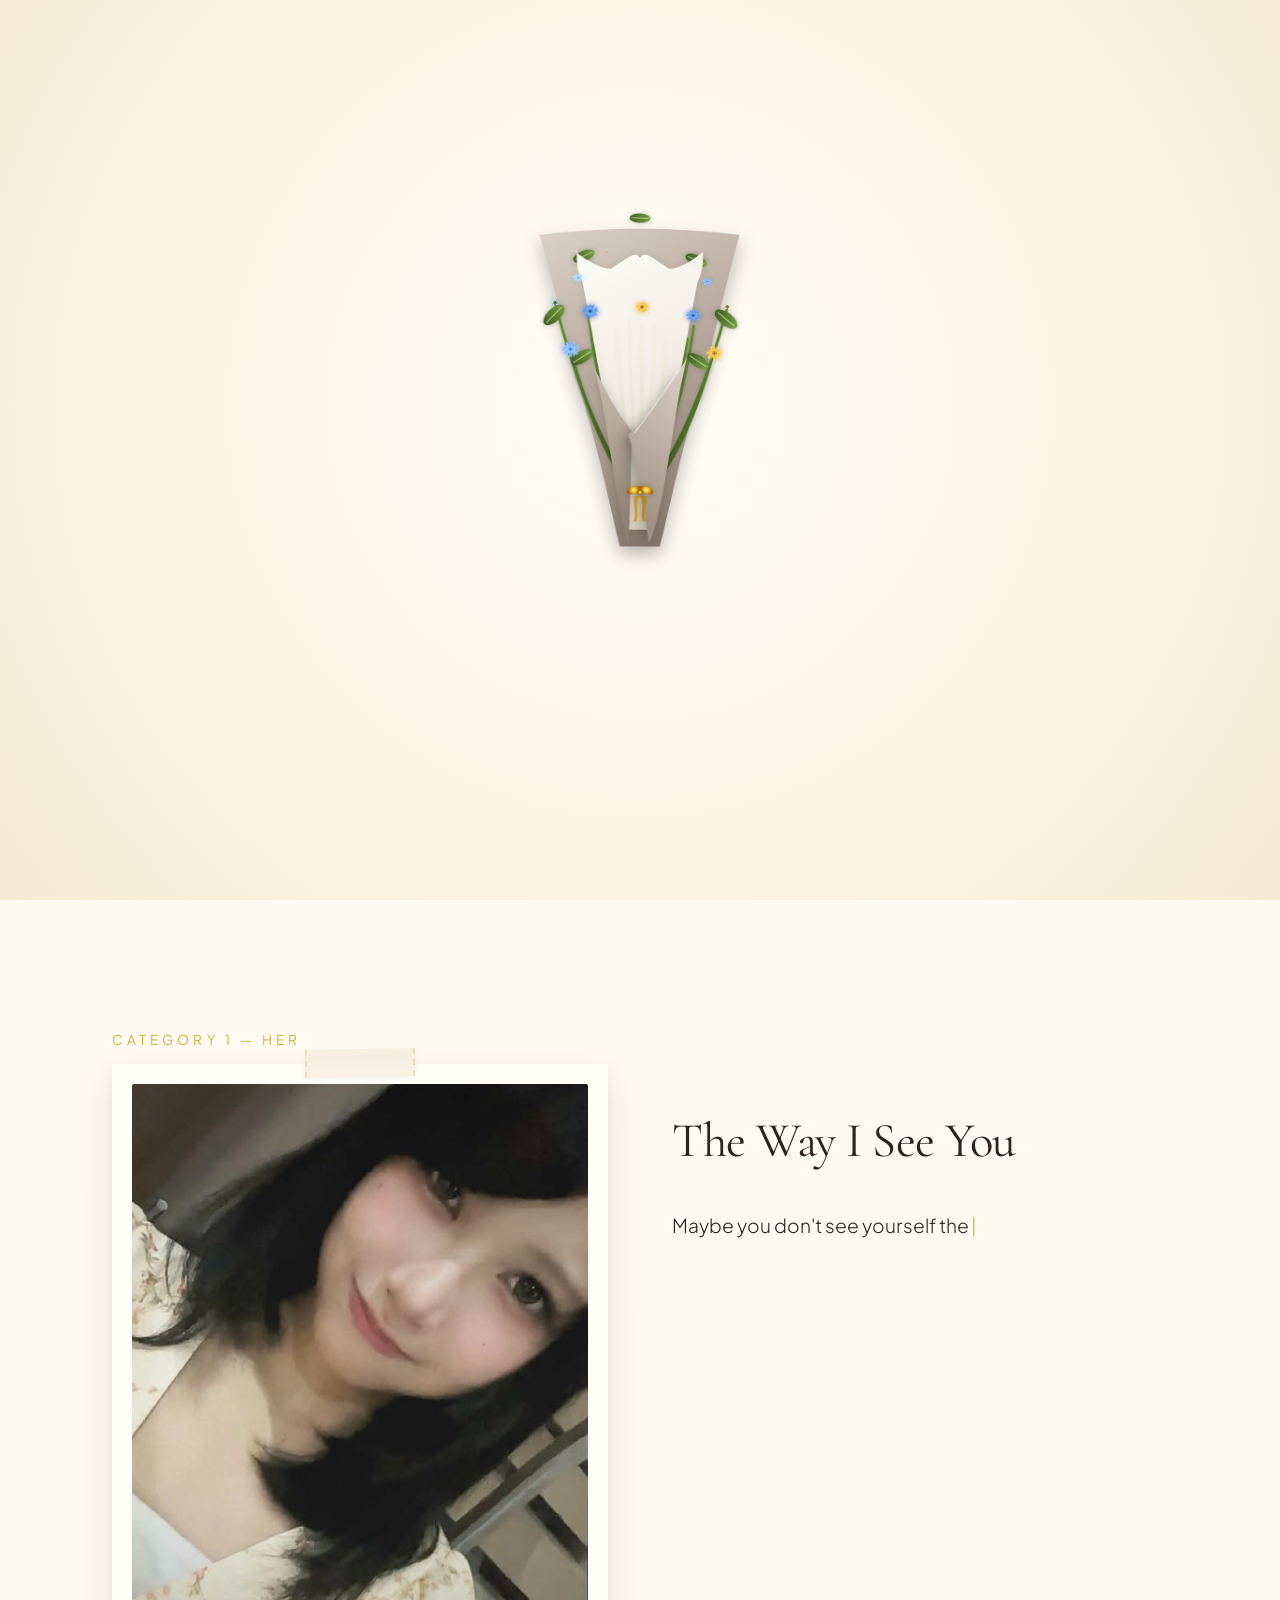
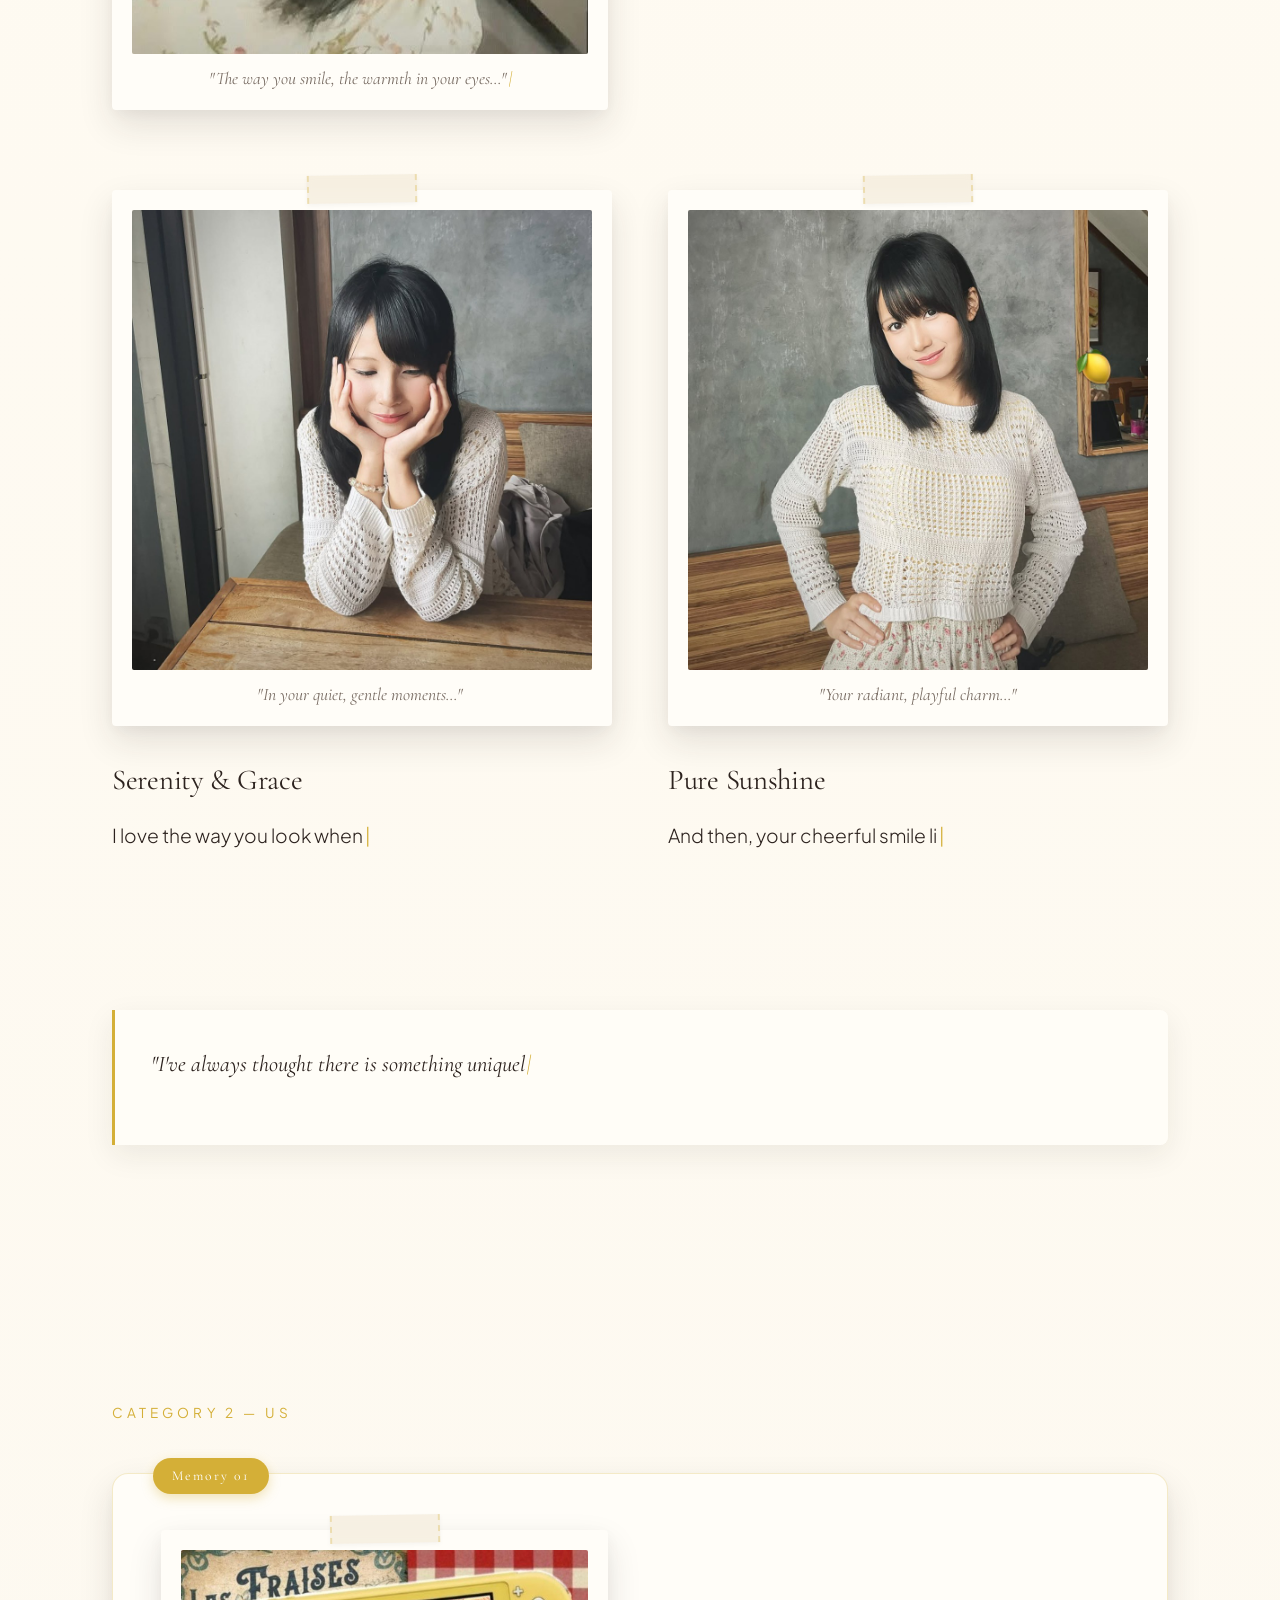
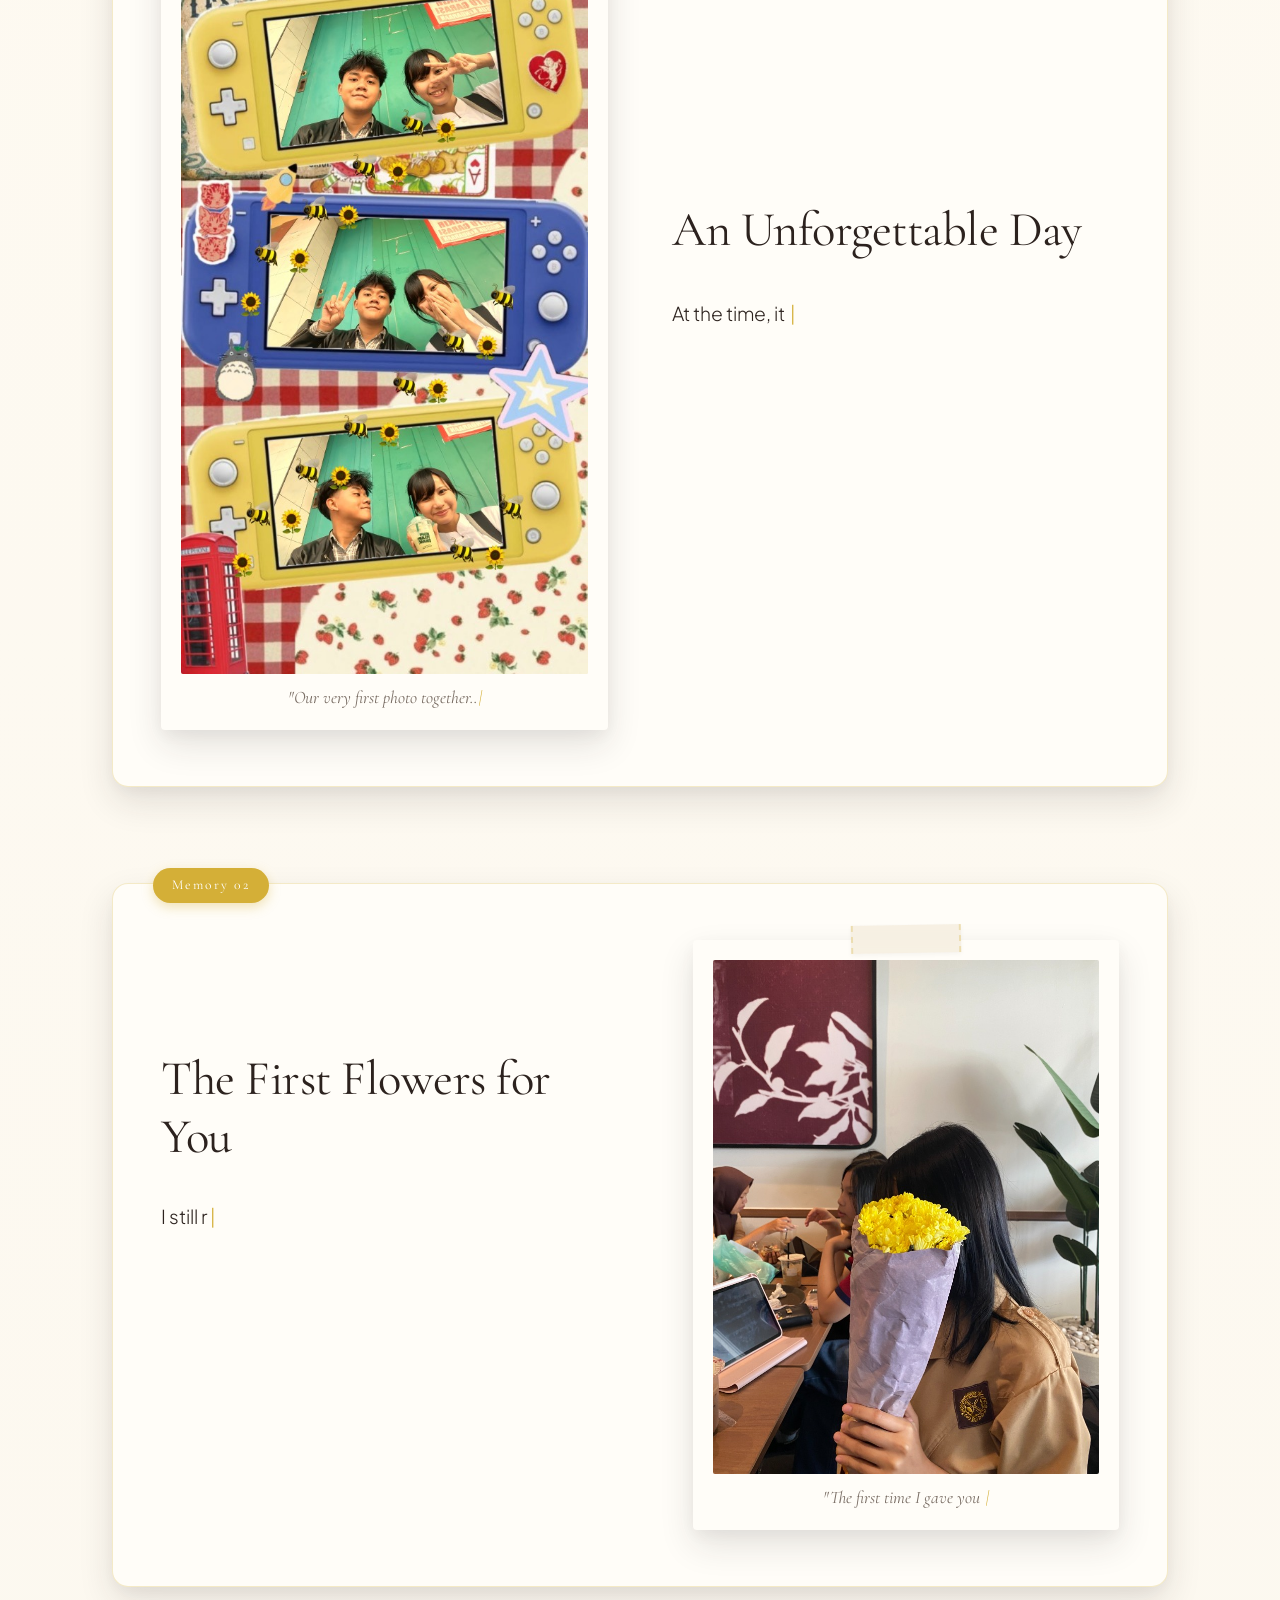
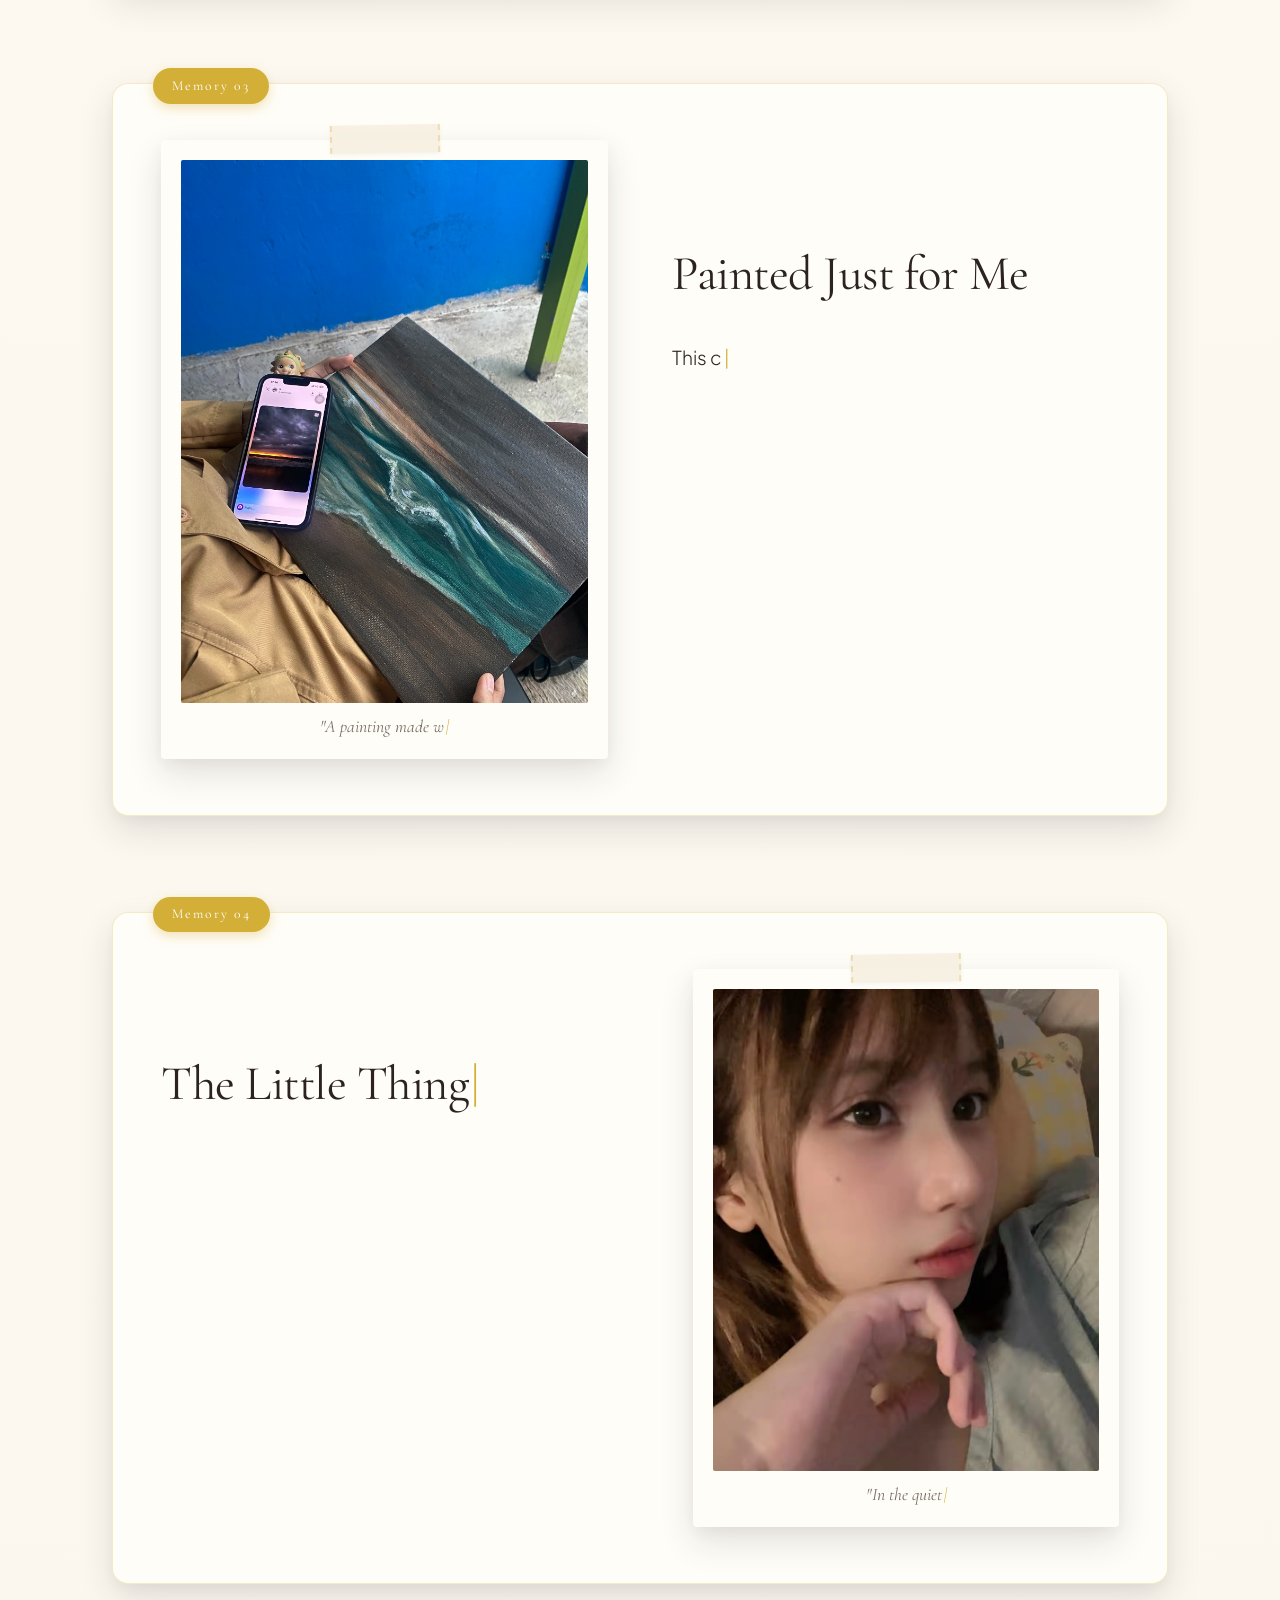
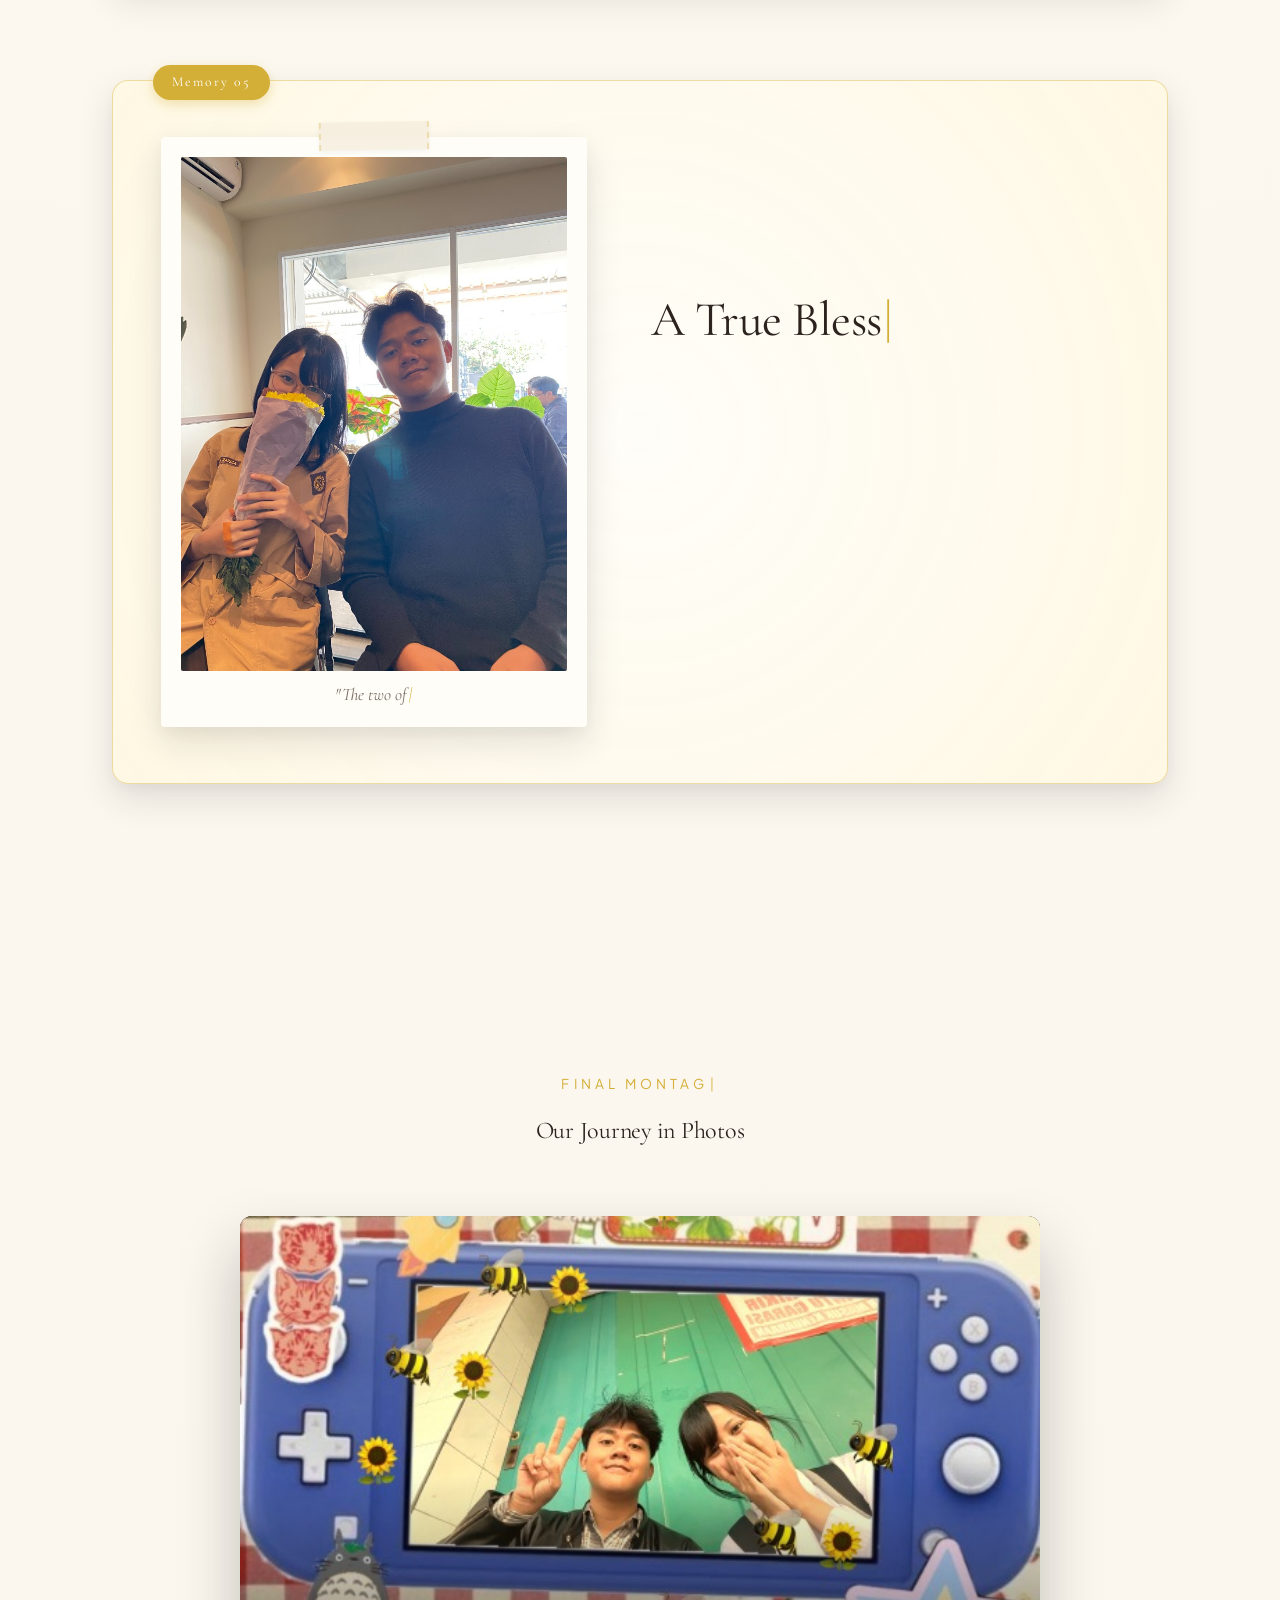
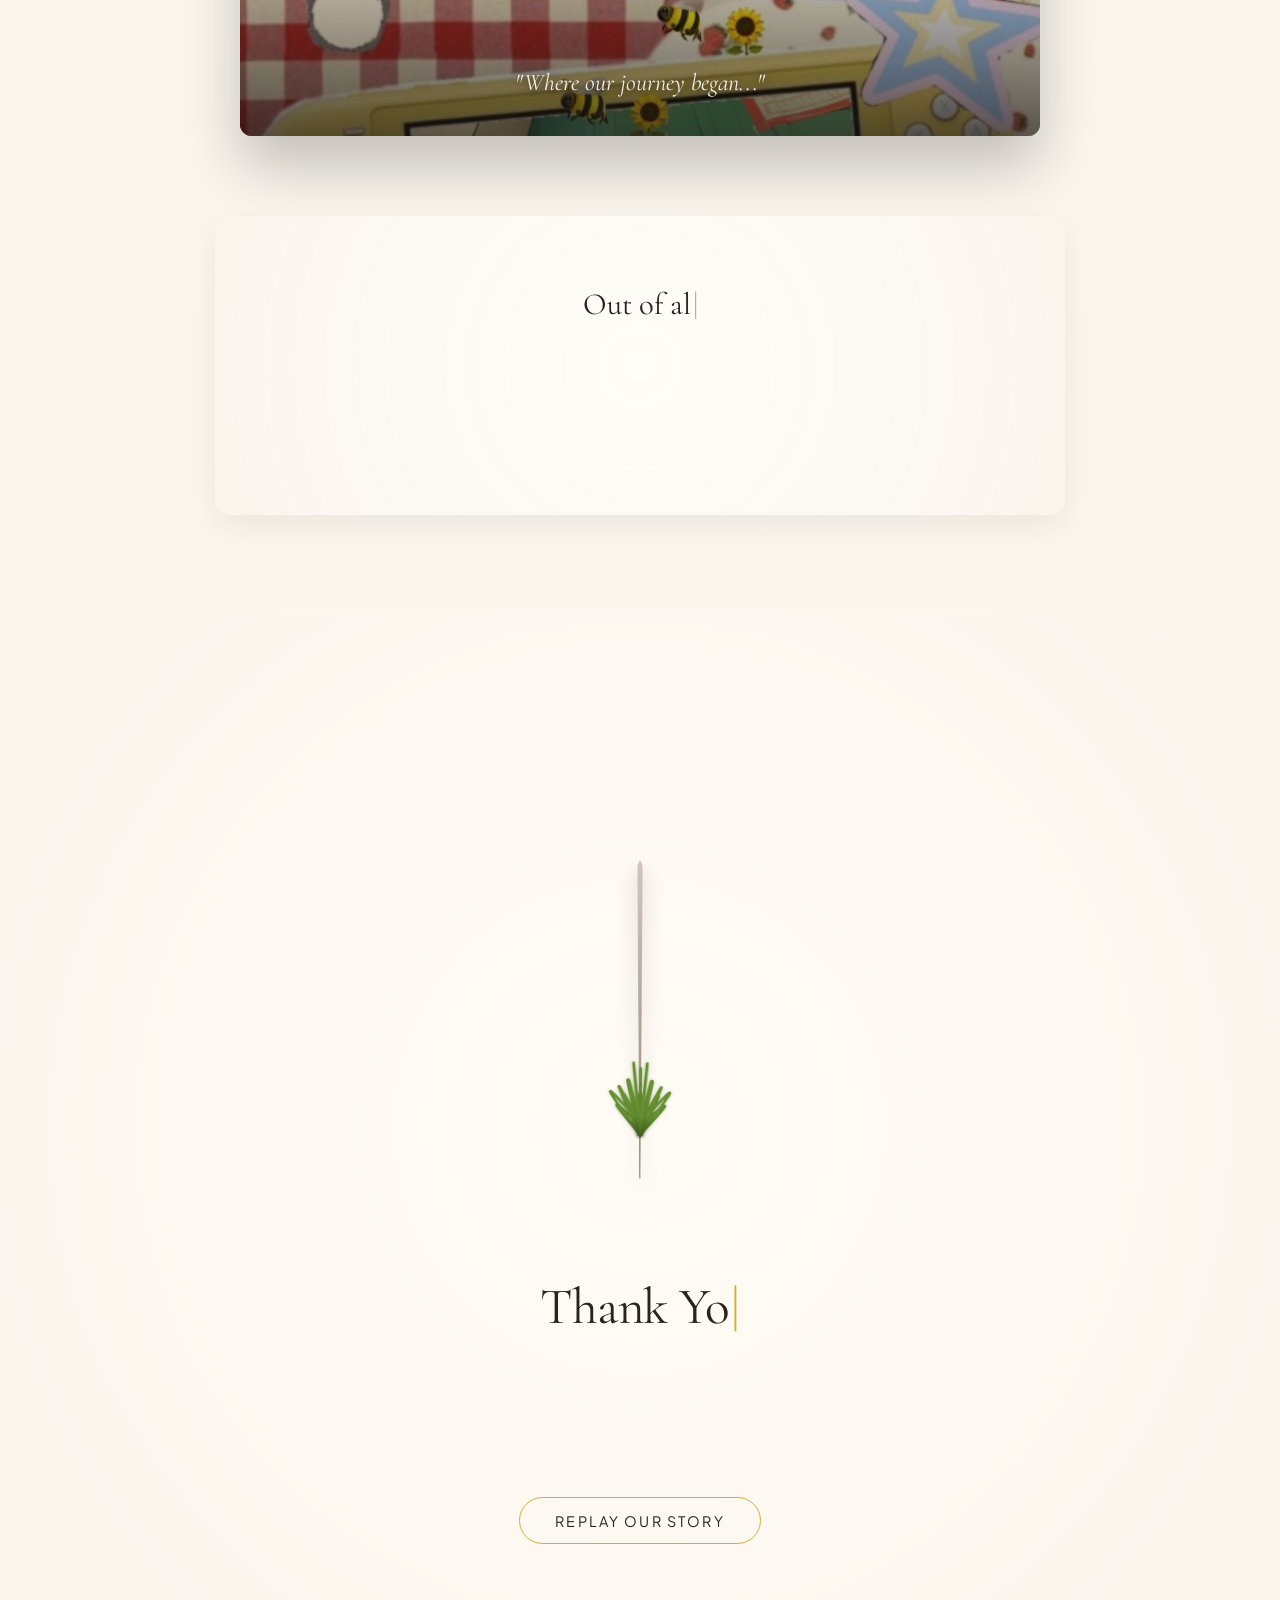
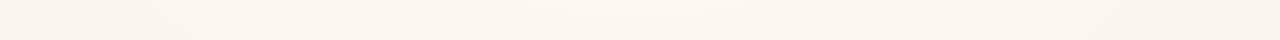
==== commit 1f569cd1: "Add files via upload" ====
--- a/photo_story/index.html
+++ b/photo_story/index.html
@@ -11,8 +11,10 @@
 
   <!-- BACKGROUND ROMANTIC MUSIC PLAYER -->
   <audio id="bg-music" loop preload="auto">
+    <source src="audio/love_u_i_do.mp3" type="audio/mpeg">
     <source src="audio/love u, i do.mp3" type="audio/mpeg">
     <source src="audio/love u, ido.mp3" type="audio/mpeg">
+    <source src="love_u_i_do.mp3" type="audio/mpeg">
     <source src="love u, i do.mp3" type="audio/mpeg">
   </audio>
 
